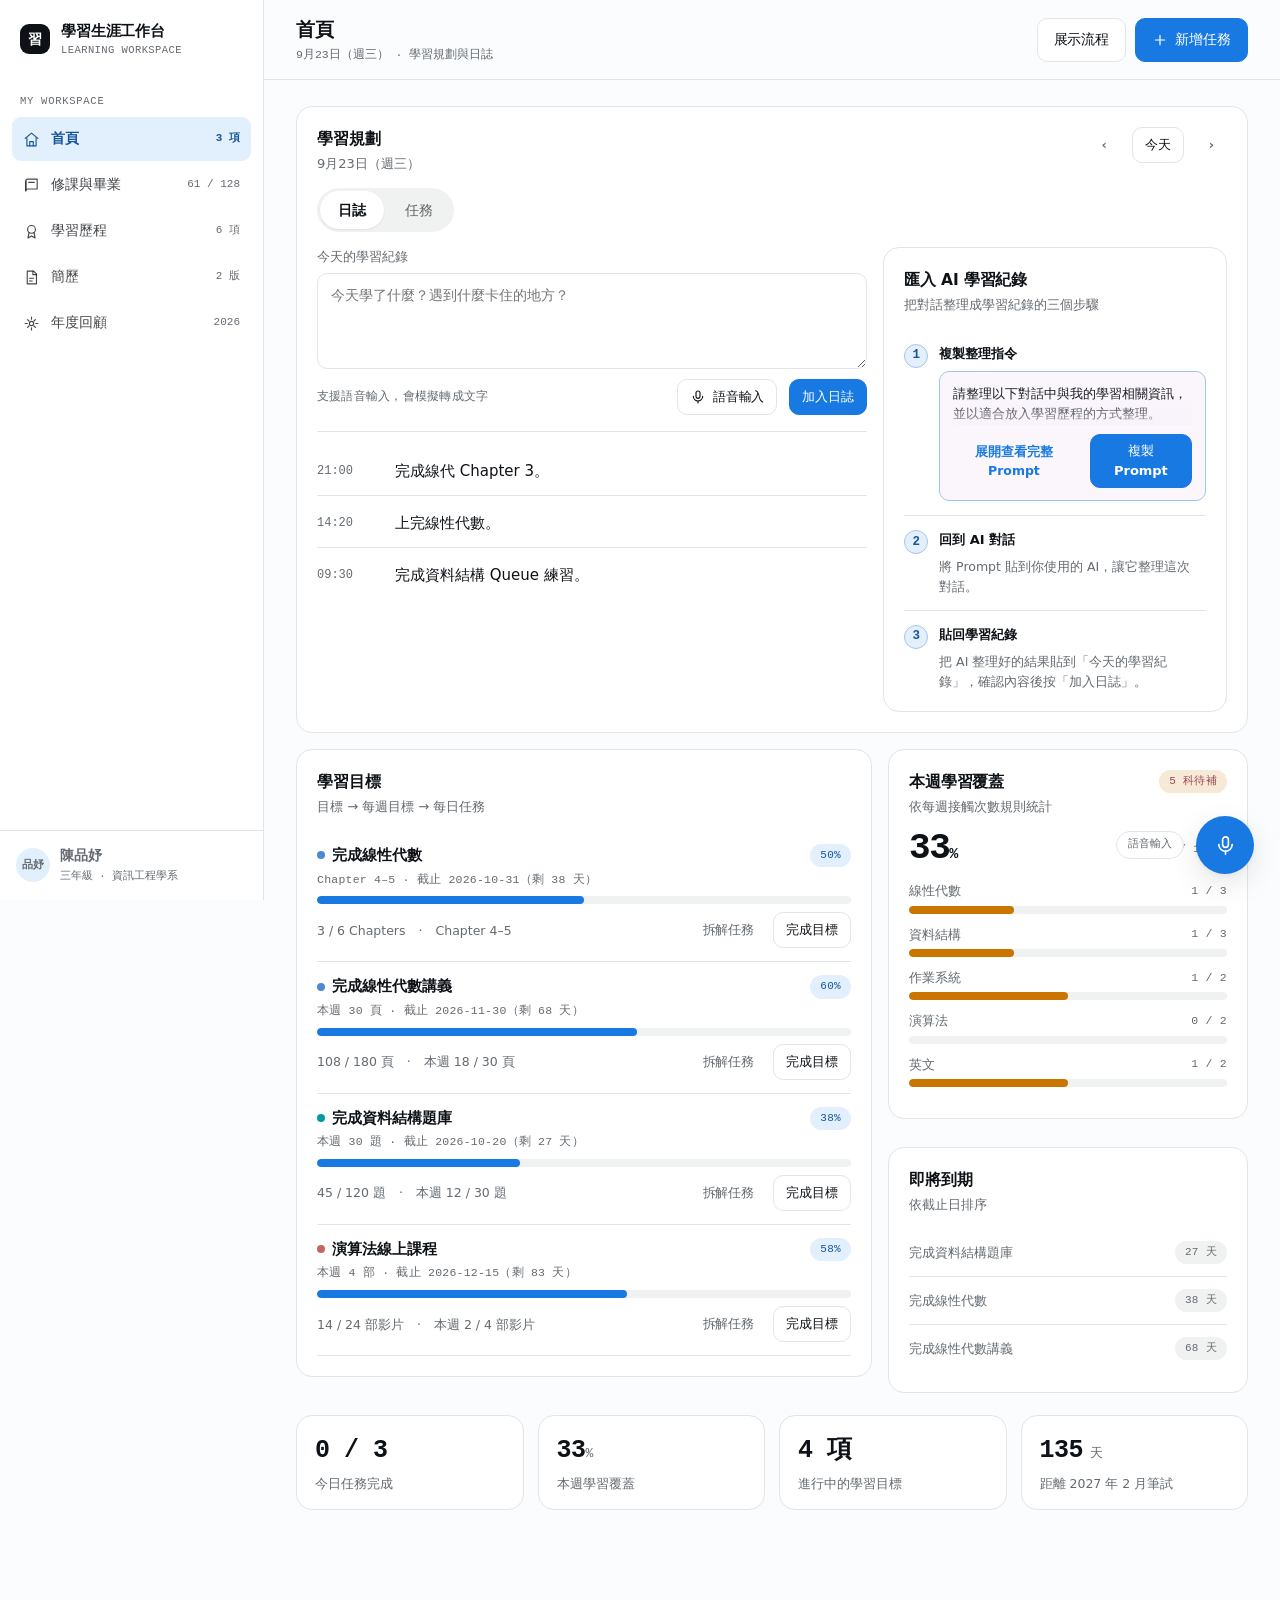
==== index.html @ 62d17b12 "'v2'" ====
<!doctype html>
<html lang="zh-TW">
<head>
<meta charset="utf-8">
<meta name="viewport" content="width=device-width, initial-scale=1">
<title>首頁 · 學習生涯工作台</title>
<link rel="stylesheet" href="assets/theme.css">
<style>
  .ai-prompt{ border: 1px solid color-mix(in oklch, var(--accent) 32%, var(--border)); background: color-mix(in oklch, var(--accent-soft) 42%, var(--surface)); border-radius: var(--radius); padding: 12px 13px; }
  .ai-step{ display: flex; gap: 11px; padding: 14px 0; border-bottom: 1px solid var(--border); }
  .ai-step:first-child{ padding-top: 2px; }
  .ai-step:last-child{ border-bottom: 0; padding-bottom: 0; }
  .ai-step-n{ flex: 0 0 24px; width: 24px; height: 24px; border-radius: 50%; display: grid; place-items: center; font-family: var(--font-mono); font-size: 12.5px; font-weight: 600; background: var(--accent-soft); color: color-mix(in oklch, var(--accent) 68%, var(--fg)); border: 1px solid color-mix(in oklch, var(--accent) 32%, var(--border)); }
  .ai-step-body{ flex: 1 1 auto; min-width: 0; }
  .ai-step-title{ font-size: 13px; font-weight: 650; margin-bottom: 7px; }
  .ai-prompt-wrap{ position: relative; }
  .ai-prompt-text{ margin: 0; font-size: 12.5px; line-height: 1.62; white-space: pre-wrap; color: color-mix(in oklch, var(--fg) 86%, var(--muted)); max-height: 3.3em; overflow: hidden; transition: max-height .32s ease; }
  .ai-prompt[data-expanded="true"] .ai-prompt-text{ max-height: 640px; }
  .ai-prompt-wrap::after{ content: ''; position: absolute; left: 0; right: 0; bottom: 0; height: 28px; pointer-events: none; opacity: 1; transition: opacity .32s ease; background: linear-gradient(to bottom, transparent, color-mix(in oklch, var(--accent-soft) 42%, var(--surface))); }
  .ai-prompt[data-expanded="true"] .ai-prompt-wrap::after{ opacity: 0; }
  .ai-prompt-actions{ display: flex; align-items: center; justify-content: space-between; gap: 10px; margin-top: 9px; }
  .ai-prompt-more{ display: inline-flex; align-items: center; gap: 5px; padding: 0; border: 0; background: none; color: var(--accent); font: inherit; font-size: 12.5px; font-weight: 600; cursor: pointer; }
  .ai-prompt[data-expanded="true"] .ai-prompt-more{ display: none; }
  .ai-prompt-more .chev{ display: inline-flex; transition: transform .32s ease; }
  .ai-prompt-collapse{ display: none; align-items: center; gap: 4px; padding: 0; border: 0; background: none; color: var(--muted); font: inherit; font-size: 12.5px; font-weight: 600; cursor: pointer; }
  .ai-prompt[data-expanded="true"] .ai-prompt-collapse{ display: inline-flex; }
  .ai-prompt-collapse:hover{ color: var(--fg); }
  .btn.is-copied{ background: var(--ok); border-color: var(--ok); color: oklch(100% 0 0); }
</style>
</head>
<body data-page="home">
<div class="app">
  <aside class="sidebar" id="sidebar"></aside>
  <div class="main">
    <header class="appbar" id="appbar"></header>
    <main class="content" id="content"></main>
  </div>
</div>
<div class="toast-root" id="toastRoot"></div>
<div id="modalRoot"></div>
<div id="voiceRoot"></div>

<script src="assets/mock-data.js"></script>
<script src="assets/app.js"></script>
<script>
(function () {
  var db = OD.db;
  var ICO = {
    check: '<svg class="ico" viewBox="0 0 24 24" fill="none" stroke="currentColor" stroke-width="2.4" stroke-linecap="round" stroke-linejoin="round"><path d="M4 12.5 9 17.5 20 6.5"/></svg>',
    plus: '<svg class="ico" viewBox="0 0 24 24" fill="none" stroke="currentColor" stroke-width="1.8" stroke-linecap="round"><path d="M12 5v14M5 12h14"/></svg>',
    mic: '<svg class="ico" viewBox="0 0 24 24" fill="none" stroke="currentColor" stroke-width="1.7" stroke-linecap="round" stroke-linejoin="round"><rect x="9" y="3" width="6" height="11" rx="3"/><path d="M5 11a7 7 0 0 0 14 0"/><path d="M12 18v3"/></svg>',
    cal: '<svg class="ico" viewBox="0 0 24 24" fill="none" stroke="currentColor" stroke-width="1.7" stroke-linecap="round" stroke-linejoin="round"><rect x="3.5" y="5" width="17" height="16" rx="2.5"/><path d="M3.5 10h17M8 3v4M16 3v4"/></svg>',
    shield: '<svg class="ico" viewBox="0 0 24 24" fill="none" stroke="currentColor" stroke-width="1.7" stroke-linecap="round" stroke-linejoin="round"><path d="M12 3.5 19 6v6c0 4.2-3 7.4-7 8.5-4-1.1-7-4.3-7-8.5V6z"/><path d="m8.8 12 2.2 2.2 4.2-4.4"/></svg>',
    chev: '<svg class="ico" viewBox="0 0 24 24" fill="none" stroke="currentColor" stroke-width="1.8" stroke-linecap="round" stroke-linejoin="round"><path d="m6 9 6 6 6-6"/></svg>',
    doc: '<svg class="ico" viewBox="0 0 24 24" fill="none" stroke="currentColor" stroke-width="1.7" stroke-linecap="round" stroke-linejoin="round"><path d="M14 3H7a2 2 0 0 0-2 2v14a2 2 0 0 0 2 2h10a2 2 0 0 0 2-2V8z"/><path d="M14 3v5h5"/></svg>'
  };
  var KINDS = ['理解', '練習', '複習', '回想', '測驗'];
  var AI_PROMPT = [
    '請整理以下對話中與我的學習相關資訊，並以適合放入學習歷程的方式整理。',
    '',
    '請包含：',
    '・本次學習內容',
    '・已完成的事項',
    '・遇到的問題或困難',
    '・尚未完成／需要後續處理的事項',
    '・可以形成的學習成果',
    '',
    '請只整理對話中實際提到的資訊，不要自行推測。',
    '',
    '【對話內容】',
    '（在這裡貼上你的對話內容）'
  ].join('\n');

  var d0 = OD.parseISO(OD.today);
  var st = {
    view: 'journal', selected: OD.today, calY: d0.getFullYear(), calM: d0.getMonth(),
    nt: { mode: 'time', timeMode: 'slot', slot: null, title: '', date: null, sidName: '', start: '19:00', end: '20:30' },
    sch: { id: null, date: null, slot: null }
  };

  function dot(h) { return 'oklch(62% 0.13 ' + h + ')'; }
  function card(title, sub, body, actions) {
    return '<section class="card" data-od-id="' + OD.slug(title) + '"><div class="card-head"><div><div class="card-title">' + title + '</div>' +
      (sub ? '<div class="card-sub">' + sub + '</div>' : '') + '</div>' + (actions || '') + '</div>' + body + '</section>';
  }
  function daysLeft(iso) { return Math.round((OD.parseISO(iso) - OD.parseISO(OD.today)) / 86400000); }
  function hm(min) { return ('0' + Math.floor(min / 60)).slice(-2) + ':' + ('0' + min % 60).slice(-2); }

  /* ── 空檔計算：排除本學期課表與已排任務 ─────────────────── */
  function freeSlots(iso) {
    var day = OD.dow(iso), busy = [];
    OD.timetableFor().filter(function (t) { return t.day === day; }).forEach(function (t) { busy.push({ s: OD.toMin(t.start), e: OD.toMin(t.end) }); });
    db.tasks.filter(function (t) { return t.date === iso && t.start; }).forEach(function (t) { busy.push({ s: OD.toMin(t.start), e: OD.toMin(t.end) }); });
    busy.sort(function (a, b) { return a.s - b.s; });
    var spans = [], cur = 8 * 60, end = 22 * 60;
    busy.forEach(function (b) { if (b.s - cur >= 60) spans.push([cur, b.s]); if (b.e > cur) cur = b.e; });
    if (end - cur >= 60) spans.push([cur, end]);
    var out = [];
    spans.forEach(function (sp) { for (var t = sp[0]; t + 60 <= sp[1]; t += 60) out.push({ start: t, end: t + 60 }); });
    return out;
  }
  function classesOn(iso) { return OD.timetableFor().filter(function (t) { return t.day === OD.dow(iso); }); }

  /* ── Appbar ─────────────────────────────────────────────── */
  OD.appbar({
    title: '首頁',
    sub: OD.fmtDate(OD.today) + ' · 學習規劃與日誌',
    actions: '<button class="btn btn-secondary" data-action="demo-flow">展示流程</button>' +
             '<button class="btn btn-primary" data-action="new-task">' + ICO.plus + '新增任務</button>'
  });

  /* ── 主要渲染 ───────────────────────────────────────────── */
  function render() { OD.$('#content').innerHTML = planningCard() + lowerGrid() + kpis(); }

  function lowerGrid() {
    return '<div class="split" style="margin-top:16px">' + goalsCard() +
      '<div class="stack">' + coverageCard() + upcomingCard() + '</div></div>';
  }

  function kpis() {
    var today = OD.tasksOn(OD.today), done = today.filter(function (t) { return t.done; }).length;
    var cov = OD.coverage();
    return '<div class="grid-4" style="margin-top:22px">' +
      kpi(done + ' / ' + today.length, '今日任務完成') +
      kpi(cov.pct + '<small>%</small>', '本週學習覆蓋') +
      kpi(db.goals.filter(function (g) { return g.current < g.total; }).length + ' 項', '進行中的學習目標') +
      kpi(db.student.days + '<small> 天</small>', '距離 ' + db.student.targetLabel) + '</div>';
  }
  function kpi(v, k) { return '<div class="kpi-card"><div class="v num">' + v + '</div><div class="k">' + k + '</div></div>'; }

  /* 學習規劃：任務 / 日誌 seg + 選定日期，日曆就在同一張卡內 */
  function planningCard() {
    var head =
      '<div class="card-head"><div><div class="card-title">學習規劃</div><div class="card-sub">' + OD.fmtDate(st.selected) + '</div></div>' +
        '<div class="row"><button class="btn btn-sm btn-ghost" data-action="date-prev" aria-label="前一天">‹</button>' +
        '<button class="btn btn-sm btn-secondary" data-action="date-today">今天</button>' +
        '<button class="btn btn-sm btn-ghost" data-action="date-next" aria-label="後一天">›</button></div></div>';
    var seg =
      '<div class="seg" style="margin-bottom:15px">' +
        '<button data-action="seg" data-view="journal"' + (st.view === 'journal' ? ' class="is-active"' : '') + '>日誌</button>' +
        '<button data-action="seg" data-view="tasks"' + (st.view === 'tasks' ? ' class="is-active"' : '') + '>任務</button>' +
      '</div>';
    var body = st.view === 'tasks'
      ? calendarInner() + '<hr class="rule" style="margin:18px 0">' + tasksView()
      : journalView();
    return '<section class="card" data-od-id="home-planning">' + head + seg + body + '</section>';
  }

  function tasksView() {
    var list = OD.tasksOn(st.selected);
    if (!list.length) return '<div class="empty">這天還沒有任務。<br><button class="btn btn-sm btn-primary" data-action="new-task" style="margin-top:12px">新增任務</button></div>';
    var done = list.filter(function (t) { return t.done; }).length;
    return '<div class="row-between" style="margin-bottom:6px"><span class="meta">' + done + ' / ' + list.length + ' 完成</span>' +
      '<button class="btn btn-sm btn-secondary" data-action="new-task">' + ICO.plus + '新增</button></div>' +
      '<div class="task-list">' + list.map(taskRow).join('') + '</div>';
  }

  function taskRow(t) {
    var s = OD.subject(t.sid), hue = s ? s.hue : 250;
    return '<div class="task' + (t.done ? ' is-done' : '') + '">' +
      '<button class="check" data-action="task-toggle" data-id="' + t.id + '" aria-pressed="' + t.done + '" aria-label="標記完成">' + ICO.check + '</button>' +
      '<div class="task-time">' + (t.start || '') + (t.end ? '<br>' + t.end : '') + '</div>' +
      '<div class="task-body"><div class="task-title">' + OD.esc(t.title) + '</div>' +
        '<div class="task-meta"><span class="subject-dot" style="background:' + dot(hue) + '"></span>' +
          '<span class="mini">' + OD.esc(s ? s.name : '') + '</span>' +
          '<span class="tag tag-plain">' + OD.esc(t.kind) + '</span>' +
          '<span class="pill pill-muted">' + t.minutes + ' 分</span>' +
          (t.goalId ? '<span class="pill">目標任務</span>' : '') + '</div>' +
        '<div class="task-actions"><button class="btn btn-sm btn-ghost" data-action="task-schedule" data-id="' + t.id + '">安排時程</button>' +
          '<button class="btn btn-sm btn-ghost" data-action="task-del" data-id="' + t.id + '">刪除</button></div></div></div>';
  }

  function journalView() {
    var list = db.journals.filter(function (j) { return j.date === st.selected; })
      .sort(function (a, b) { return String(b.time).localeCompare(String(a.time)); });
    var body = list.length
      ? '<div class="tl">' + list.map(function (j) {
          return '<div class="tl-item"><div class="tl-time">' + j.time + '</div><div class="tl-body"><div>' + OD.esc(j.text) + '</div></div></div>';
        }).join('') + '</div>'
      : '<div class="empty">這天還沒有日誌，寫一筆今天的學習紀錄吧。</div>';
    var main = '<div class="field"><label>今天的學習紀錄</label>' +
        '<textarea class="textarea" id="jText" placeholder="今天學了什麼？遇到什麼卡住的地方？"></textarea></div>' +
      '<div class="row-between" style="margin-top:10px"><span class="meta">支援語音輸入，會模擬轉成文字</span>' +
        '<div class="row"><button class="btn btn-sm btn-secondary" data-action="mic" data-target="#jText">' + ICO.mic + '語音輸入</button>' +
        '<button class="btn btn-sm btn-primary" data-action="journal-add">加入日誌</button></div></div>' +
      '<hr class="rule" style="margin:16px 0">' + body;
    return '<div class="split"><div>' + main + '</div>' + aiJournalCard() + '</div>';
  }

  /* 匯入 AI 學習紀錄：複製整理指令 → 回到 AI 對話 → 貼回學習紀錄 */
  function aiJournalCard() {
    var body =
      '<div class="ai-step">' +
        '<div class="ai-step-n">1</div>' +
        '<div class="ai-step-body"><div class="ai-step-title">複製整理指令</div>' +
          '<div class="ai-prompt" id="aiPrompt" data-expanded="false">' +
            '<div class="ai-prompt-wrap"><p class="ai-prompt-text">' + OD.esc(AI_PROMPT) + '</p></div>' +
            '<div class="ai-prompt-actions">' +
              '<button class="ai-prompt-more" type="button" data-action="prompt-expand">展開查看完整 Prompt<span class="chev">' + ICO.chev + '</span></button>' +
              '<button class="ai-prompt-collapse" type="button" data-action="prompt-collapse">收合 ↑</button>' +
              '<button class="btn btn-sm btn-primary" type="button" data-action="copy-prompt">複製 Prompt</button>' +
            '</div>' +
          '</div>' +
        '</div>' +
      '</div>' +
      '<div class="ai-step">' +
        '<div class="ai-step-n">2</div>' +
        '<div class="ai-step-body"><div class="ai-step-title">回到 AI 對話</div>' +
          '<p class="mini" style="margin:0">將 Prompt 貼到你使用的 AI，讓它整理這次對話。</p>' +
        '</div>' +
      '</div>' +
      '<div class="ai-step">' +
        '<div class="ai-step-n">3</div>' +
        '<div class="ai-step-body"><div class="ai-step-title">貼回學習紀錄</div>' +
          '<p class="mini" style="margin:0">把 AI 整理好的結果貼到「今天的學習紀錄」，確認內容後按「加入日誌」。</p>' +
        '</div>' +
      '</div>';
    return card('匯入 AI 學習紀錄', '把對話整理成學習紀錄的三個步驟', body);
  }

  /* 學習目標 */
  function goalsCard() {
    if (!db.goals.length) return card('學習目標', '把大目標拆成每日任務', '<div class="empty">尚無學習目標。</div>');
    return card('學習目標', '目標 → 每週目標 → 每日任務', db.goals.map(goalRow).join(''));
  }
  function goalRow(g) {
    var s = OD.subject(g.sid), pct = Math.min(100, Math.round(g.current / g.total * 100));
    var week = (g.weekTarget != null) ? '本週 ' + g.weekDone + ' / ' + g.weekTarget + ' ' + g.unit : g.weekLabel;
    var d = daysLeft(g.deadline);
    return '<div style="padding:13px 0;border-bottom:1px solid var(--border)">' +
      '<div class="row-between" style="align-items:flex-start"><div class="grow">' +
        '<div class="row" style="gap:7px"><span class="subject-dot" style="background:' + dot(s ? s.hue : 250) + '"></span>' +
        '<b style="font-size:14.5px">' + OD.esc(g.title) + '</b></div>' +
        '<div class="meta" style="margin:4px 0 8px">' + OD.esc(g.weekLabel) + ' · 截止 ' + g.deadline + '（' + (d >= 0 ? '剩 ' + d + ' 天' : '已逾期') + '）</div>' +
      '</div><span class="pill">' + pct + '%</span></div>' +
      '<div class="bar"><i style="width:' + pct + '%"></i></div>' +
      '<div class="row-between" style="margin-top:8px"><span class="mini">' + g.current + ' / ' + g.total + ' ' + g.unit + '　·　' + week + '</span>' +
        '<span class="row" style="gap:6px"><button class="btn btn-sm btn-ghost" data-action="goal-plan" data-id="' + g.id + '">拆解任務</button>' +
        '<button class="btn btn-sm btn-secondary" data-action="goal-progress" data-id="' + g.id + '">完成目標</button></span></div></div>';
  }

  /* 月曆（置於學習規劃卡內） */
  function calendarInner() {
    var y = st.calY, m0 = st.calM;
    var first = new Date(y, m0, 1), lead = (first.getDay() + 6) % 7;
    var days = new Date(y, m0 + 1, 0).getDate();
    var cells = [];
    for (var i = 0; i < lead; i++) cells.push(null);
    for (var d = 1; d <= days; d++) cells.push(d);
    while (cells.length % 7) cells.push(null);
    var labels = ['一', '二', '三', '四', '五', '六', '日'];
    var grid = cells.map(function (d) {
      if (!d) return '<div class="cal-cell is-out" aria-hidden="true"></div>';
      var iso = y + '-' + ('0' + (m0 + 1)).slice(-2) + '-' + ('0' + d).slice(-2);
      var ts = OD.tasksOn(iso);
      var dots = ts.slice(0, 3).map(function (t) { return '<i style="background:' + dot(OD.subjectHue(t.sid)) + '"></i>'; }).join('');
      var cls = 'cal-cell' + (iso === OD.today ? ' is-today' : '') + (iso === st.selected ? ' is-selected' : '');
      return '<button class="' + cls + '" data-action="cal-pick" data-date="' + iso + '">' +
        '<span class="cal-num">' + d + '</span><span class="cal-dots">' + dots + '</span>' +
        (ts.length ? '<span class="cal-count">' + ts.length + ' 項</span>' : '') + '</button>';
    }).join('');
    var head = '<div class="cal-head"><div class="cal-title">' + y + ' 年 ' + (m0 + 1) + ' 月</div>' +
      '<div class="row"><button class="btn btn-sm btn-ghost" data-action="cal-prev" aria-label="上個月">‹</button>' +
      '<button class="btn btn-sm btn-ghost" data-action="cal-next" aria-label="下個月">›</button></div></div>';
    return '<div class="cal-top" data-od-id="home-calendar">' + head +
      '<div class="cal"><div class="cal-dow">' + labels.map(function (l) { return '<span>' + l + '</span>'; }).join('') + '</div>' +
      '<div class="cal-grid">' + grid + '</div></div>' +
      '<div class="meta" style="margin-top:10px">點選日期會切換到任務檢視，查看並安排那一天的任務。</div></div>';
  }

  /* 本週學習覆蓋 */
  function coverageCard() {
    var cov = OD.coverage();
    var rows = cov.rows.map(function (r) {
      var pct = r.target ? Math.min(100, Math.round(r.done / r.target * 100)) : 0;
      return '<div style="margin-bottom:11px"><div class="row-between" style="margin-bottom:5px">' +
        '<span class="mini">' + OD.esc(r.name) + '</span>' +
        '<span class="meta">' + r.done + ' / ' + r.target + '</span></div>' +
        '<div class="bar' + (r.short ? ' warn' : ' ok') + '"><i style="width:' + pct + '%"></i></div></div>';
    }).join('');
    return card('本週學習覆蓋', '依每週接觸次數規則統計',
      '<div class="row-between" style="margin-bottom:14px"><span class="big-num" style="font-size:36px">' + cov.pct + '<span style="font-size:15px">%</span></span>' +
      '<span class="meta">' + cov.done + ' / ' + cov.target + ' 次</span></div>' + rows,
      cov.unmet.length ? '<span class="pill pill-warn">' + cov.unmet.length + ' 科待補</span>' : '<span class="pill pill-ok">本週達標</span>');
  }

  function upcomingCard() {
    var list = db.goals.slice().sort(function (a, b) { return a.deadline.localeCompare(b.deadline); }).slice(0, 3);
    var body = list.map(function (g) {
      var d = daysLeft(g.deadline);
      return '<div class="lrow"><span class="grow mini">' + OD.esc(g.title) + '</span>' +
        '<span class="' + (d <= 14 ? 'pill pill-warn' : 'pill pill-muted') + '">' + (d >= 0 ? d + ' 天' : '逾期') + '</span></div>';
    }).join('');
    return card('即將到期', '依截止日排序', body);
  }

  /* ── 互動 ───────────────────────────────────────────────── */
  OD.on('seg', function (el) { st.view = el.getAttribute('data-view'); render(); });
  OD.on('cal-pick', function (el) {
    st.selected = el.getAttribute('data-date');
    st.view = 'tasks';
    var dt = OD.parseISO(st.selected); st.calY = dt.getFullYear(); st.calM = dt.getMonth();
    render();
  });
  OD.on('cal-prev', function () { st.calM--; if (st.calM < 0) { st.calM = 11; st.calY--; } render(); });
  OD.on('cal-next', function () { st.calM++; if (st.calM > 11) { st.calM = 0; st.calY++; } render(); });
  OD.on('date-prev', function () { shift(-1); });
  OD.on('date-next', function () { shift(1); });
  OD.on('date-today', function () { st.selected = OD.today; render(); });
  function shift(n) {
    var d = OD.parseISO(st.selected); d.setDate(d.getDate() + n); st.selected = OD.iso(d);
    st.calY = d.getFullYear(); st.calM = d.getMonth(); render();
  }
  OD.on('task-toggle', function (el) {
    var t = db.tasks.filter(function (x) { return x.id === el.getAttribute('data-id'); })[0];
    if (!t) return; t.done = !t.done; OD.save(); render();
    OD.toast(t.done ? '已完成：' + t.title : '已取消完成');
  });
  OD.on('task-del', function (el) {
    var id = el.getAttribute('data-id');
    db.tasks = db.tasks.filter(function (x) { return x.id !== id; }); OD.save(); render(); OD.toast('已刪除任務');
  });
  OD.on('journal-add', function () {
    var v = (OD.$('#jText') || {}).value || '';
    if (!v.trim()) { OD.toast('請先輸入內容'); return; }
    OD.addJournal(v.trim(), st.selected); render(); OD.toast('已加入日誌');
  });
  OD.on('prompt-expand', function () {
    var p = OD.$('#aiPrompt'); if (p) p.setAttribute('data-expanded', 'true');
  });
  OD.on('prompt-collapse', function () {
    var p = OD.$('#aiPrompt'); if (p) p.setAttribute('data-expanded', 'false');
  });
  OD.on('copy-prompt', function (el) {
    var reset = function () {
      if (!el) return;
      el.textContent = '已複製 ✓'; el.classList.add('is-copied');
      setTimeout(function () { el.textContent = '複製 Prompt'; el.classList.remove('is-copied'); }, 1800);
    };
    var fallback = function () {
      var ta = document.createElement('textarea');
      ta.value = AI_PROMPT; ta.setAttribute('readonly', '');
      ta.style.position = 'fixed'; ta.style.top = '-1000px'; ta.style.opacity = '0';
      document.body.appendChild(ta); ta.select();
      var ok = false;
      try { ok = document.execCommand('copy'); } catch (e) { ok = false; }
      document.body.removeChild(ta);
      if (ok) { reset(); }
      else if (el) { el.textContent = '請手動選取複製'; setTimeout(function () { el.textContent = '複製 Prompt'; }, 1800); }
    };
    if (navigator.clipboard && navigator.clipboard.writeText) {
      navigator.clipboard.writeText(AI_PROMPT).then(reset, fallback);
    } else { fallback(); }
  });

  /* 新增任務 / 目標 */
  function resetNT() {
    st.nt.mode = 'time'; st.nt.timeMode = 'slot'; st.nt.slot = null; st.nt.title = '';
    st.nt.date = null; st.nt.sidName = ''; st.nt.start = '19:00'; st.nt.end = '20:30';
  }
  OD.on('new-task', function () { resetNT(); openNT(); });
  OD.on('nt-mode', function (el) {
    captureNT();
    st.nt.mode = el.getAttribute('data-mode');
    refreshNT();
  });
  OD.on('nt-timemode', function (el) { captureNT(); st.nt.timeMode = el.getAttribute('data-tm'); refreshNT(); });
  OD.on('nt-start', function (el) { st.nt.start = el.value; refreshNT(); });
  OD.on('nt-end', function (el) { st.nt.end = el.value; refreshNT(); });
  OD.on('nt-date', function (el) { st.nt.date = el.value; st.nt.slot = null; refreshNT(); });
  OD.on('nt-slot', function (el) { st.nt.slot = +el.getAttribute('data-s'); refreshNT(); });

  /* 科目選擇器互動 */
  OD.on('subj-menu', function (el) {
    var field = el.closest('.subj-field'); if (!field) return;
    var menu = field.querySelector('.subj-menu'); if (!menu) return;
    menu.hidden = !menu.hidden;
    var inp = field.querySelector('.subj-input');
    if (!menu.hidden) { menu.innerHTML = subjMenu(inp ? inp.value : ''); if (inp) inp.focus(); }
  });
  OD.on('subj-filter', function (el) {
    var field = el.closest('.subj-field'); if (!field) return;
    var menu = field.querySelector('.subj-menu'); if (!menu) return;
    menu.hidden = false; menu.innerHTML = subjMenu(el.value);
  });
  OD.on('subj-pick', function (el) {
    var field = el.closest('.subj-field'); if (!field) return;
    var inp = field.querySelector('.subj-input'); if (inp) inp.value = el.getAttribute('data-name');
    var menu = field.querySelector('.subj-menu'); if (menu) menu.hidden = true;
    if (inp) inp.focus();
  });
  OD.on('subj-del', function (el) {
    OD.removeSubject(el.getAttribute('data-id'));
    var field = el.closest('.subj-field');
    if (field) {
      var menu = field.querySelector('.subj-menu');
      var inp = field.querySelector('.subj-input');
      if (menu) menu.innerHTML = subjMenu(inp ? inp.value : '');
    }
    OD.toast('已刪除科目');
  });
  OD.on('nt-save', function () {
    if (st.nt.mode === 'time') {
      var title = ((OD.$('#ntTitle') || {}).value || '').trim();
      if (!title) { OD.toast('請輸入任務名稱'); return; }
      var date = (OD.$('#ntDate') || {}).value || st.selected;
      var start = '', end = '', msg = '已新增任務';
      if (st.nt.timeMode === 'manual') {
        start = (OD.$('#ntStart') || {}).value || '';
        end = (OD.$('#ntEnd') || {}).value || '';
        if (start && end && OD.toMin(end) <= OD.toMin(start)) { OD.toast('結束時間需晚於開始時間'); return; }
        if (start && end && timeOverlap(date, start, end).length) msg = '已建立，但與課表時段重疊，請自行確認';
      } else {
        var slot = st.nt.slot;
        if (slot != null) { start = hm(slot); end = hm(slot + 60); msg = '已新增任務，並避開課表時段'; }
      }
      db.tasks.push({
        id: OD.uid('k'), date: date, start: start, end: end,
        sid: OD.ensureSubject((OD.$('#ntSid') || {}).value), title: title,
        kind: OD.$('#ntKind').value, minutes: +OD.$('#ntMin').value, done: false, type: 'time'
      });
      OD.save(); OD.closeModal(); render(); OD.toast(msg);
    } else {
      var gt = (OD.$('#ngTitle') || {}).value || '';
      if (!gt.trim()) { OD.toast('請輸入目標名稱'); return; }
      var mt = db.measureTypes.filter(function (m) { return m.value === OD.$('#ngMeasure').value; })[0];
      var g = {
        id: OD.uid('g'), title: gt.trim(), sid: OD.ensureSubject((OD.$('#ngSid') || {}).value), measure: mt.value, unit: mt.unit,
        total: Math.max(1, +OD.$('#ngTotal').value || 1), current: 0,
        weekLabel: '本週 ' + (+OD.$('#ngWeek').value || 1) + ' ' + mt.unit,
        weekTarget: Math.max(1, +OD.$('#ngWeek').value || 1), weekDone: 0,
        deadline: OD.$('#ngDeadline').value || OD.today, createdAt: OD.today, plan: []
      };
      db.goals.push(g); OD.save(); OD.closeModal(); render(); OD.toast('已建立學習目標');
      openPlan(g.id);
    }
  });

  function openNT() {
    OD.modal({
      title: '新增任務', sub: '先選擇要用哪種方式完成', wide: true,
      body: ntBody(), foot: ntFoot()
    });
  }
  function refreshNT() { var m = OD.$('.modal'); if (!m) return; OD.$('.modal-body', m).innerHTML = ntBody(); OD.$('.modal-foot', m).innerHTML = ntFoot(); }

  function ntBody() {
    var mode = st.nt.mode;
    var opts = '<div class="opt-list">' +
      ntOpt('time', '安排時程', '指定日期與時段，直接排入行事曆。', mode === 'time') +
      ntOpt('goal', '完成目標', '設定可衡量的學習目標，系統協助拆解成每日任務。', mode === 'goal') + '</div>';
    return opts + '<hr class="rule">' + (mode === 'time' ? ntTimeForm() : ntGoalForm());
  }
  function ntOpt(v, k, d, active) {
    return '<button class="opt' + (active ? ' is-active' : '') + '" data-action="nt-mode" data-mode="' + v + '">' +
      '<span class="opt-mark"></span><span><span class="opt-k">' + k + '</span><div class="opt-d">' + d + '</div></span></button>';
  }
  /* 科目選擇：可輸入新科目，也可從既有清單挑選或刪除 */
  function subjMenu(q) {
    q = (q || '').trim();
    var list = db.subjects.filter(function (s) { return !q || s.name.indexOf(q) > -1; });
    var html = list.map(function (s) {
      return '<div class="subj-option"><button type="button" class="subj-pick" data-action="subj-pick" data-name="' + OD.esc(s.name) + '">' +
        '<span class="subject-dot" style="background:' + dot(s.hue) + '"></span>' + OD.esc(s.name) + '</button>' +
        '<button type="button" class="subj-del" data-action="subj-del" data-id="' + s.id + '" aria-label="刪除科目">×</button></div>';
    }).join('');
    var exact = q && db.subjects.some(function (s) { return s.name === q; });
    if (q && !exact) {
      html = '<div class="subj-option is-new"><button type="button" class="subj-pick" data-action="subj-pick" data-name="' + OD.esc(q) + '">' +
        ICO.plus + '新增科目「' + OD.esc(q) + '」</button></div>' + html;
    }
    return html || '<div class="subj-empty">沒有符合的科目，直接輸入即可新增。</div>';
  }
  function subjField(id, value) {
    return '<div class="field"><label>科目</label><div class="subj-field">' +
      '<div class="subj-row">' +
        '<input class="input subj-input" id="' + id + '" value="' + OD.esc(value || '') + '" placeholder="輸入或選擇科目" autocomplete="off" data-input="subj-filter">' +
        '<button type="button" class="subj-toggle" data-action="subj-menu" aria-label="展開科目清單">' + ICO.chev + '</button>' +
      '</div>' +
      '<div class="subj-menu" hidden>' + subjMenu(value) + '</div>' +
    '</div></div>';
  }

  /* 手動時間 vs 課表衝突（僅提醒，不阻擋） */
  function timeOverlap(date, start, end) {
    if (!start || !end || OD.toMin(end) <= OD.toMin(start)) return [];
    var day = OD.dow(date), s = OD.toMin(start), e = OD.toMin(end);
    return OD.timetableFor().filter(function (c) {
      return c.day === day && s < OD.toMin(c.end) && e > OD.toMin(c.start);
    });
  }
  function timeSection(date) {
    var manual = st.nt.timeMode === 'manual';
    var seg = '<div class="seg" style="margin-bottom:12px">' +
      '<button data-action="nt-timemode" data-tm="slot"' + (!manual ? ' class="is-active"' : '') + '>避開課表的空檔</button>' +
      '<button data-action="nt-timemode" data-tm="manual"' + (manual ? ' class="is-active"' : '') + '>手動設定時間</button>' +
    '</div>';
    if (manual) {
      var s1 = st.nt.start || '19:00', e1 = st.nt.end || '20:30';
      var conflict = timeOverlap(date, s1, e1);
      return seg + '<div class="grid-2">' +
        '<div class="field"><label>開始時間</label><input type="time" class="input" id="ntStart" data-change="nt-start" value="' + s1 + '"></div>' +
        '<div class="field"><label>結束時間</label><input type="time" class="input" id="ntEnd" data-change="nt-end" value="' + e1 + '"></div>' +
        '</div>' +
        (conflict.length
          ? '<div class="avoid-note warn-note" style="margin-top:9px">' + ICO.shield + '與課表時段重疊（' + conflict.map(function (c) { return c.name; }).join('、') + '），仍可建立，請自行確認。</div>'
          : '<div class="avoid-note" style="margin-top:9px">' + ICO.shield + '這個時間沒有與課表衝突。</div>');
    }
    return seg + slotPicker(date, st.nt.slot) + avoidNote(date);
  }

  function captureNT() {
    var t = OD.$('#ntTitle'); if (t) st.nt.title = t.value;
    var d = OD.$('#ntDate'); if (d) st.nt.date = d.value;
    var s = OD.$('#ntSid'); if (s) st.nt.sidName = s.value;
  }
  function ntTimeForm() {
    var date = st.nt.date || st.selected;
    return '<div class="form-grid">' +
      '<div class="field span-2"><label>任務名稱</label><input class="input" id="ntTitle" value="' + OD.esc(st.nt.title) + '" placeholder="例如：線性代數 Chapter 4 練習"></div>' +
      subjField('ntSid', st.nt.sidName) +
      '<div class="field"><label>任務類型</label><select class="select" id="ntKind">' + KINDS.map(function (k) { return '<option>' + k + '</option>'; }).join('') + '</select></div>' +
      '<div class="field"><label>日期</label><input type="date" class="input" id="ntDate" data-change="nt-date" value="' + date + '"></div>' +
      '<div class="field"><label>預估時間</label><select class="select" id="ntMin">' + [40, 60, 90, 120].map(function (m) { return '<option' + (m === 90 ? ' selected' : '') + '>' + m + '</option>'; }).join('') + '</select></div>' +
      '<div class="field span-2"><label>安排時段</label>' + timeSection(date) + '</div>' +
      '</div>';
  }
  function slotPicker(date, sel) {
    var slots = freeSlots(date);
    if (!slots.length) return '<div class="empty" style="padding:16px">這天沒有可安排的空檔。</div>';
    return '<div class="grid-3">' + slots.map(function (s) {
      return '<button class="opt' + (sel === s.start ? ' is-active' : '') + '" data-action="nt-slot" data-s="' + s.start + '" style="padding:10px 12px">' +
        '<span class="opt-mark"></span><span class="opt-k num">' + hm(s.start) + ' – ' + hm(s.end) + '</span></button>';
    }).join('') + '</div>';
  }
  function avoidNote(date) {
    var cls = classesOn(date);
    var txt = cls.length
      ? '已避開課表時段（' + cls.map(function (c) { return c.name; }).join('、') + '）'
      : '這天沒有課表時段，全天可安排';
    return '<div class="avoid-note" style="margin-top:9px">' + ICO.shield + txt + '</div>';
  }
  function ntGoalForm() {
    return '<div class="form-grid">' +
      '<div class="field span-2"><label>目標名稱</label><input class="input" id="ngTitle" placeholder="例如：完成線性代數 Chapter 1–6"></div>' +
      subjField('ngSid', '') +
      '<div class="field"><label>衡量方式</label><select class="select" id="ngMeasure" data-change="ng-measure">' + db.measureTypes.map(function (m) { return '<option value="' + m.value + '">' + m.label + '</option>'; }).join('') + '</select></div>' +
      '<div class="field"><label>目標總量</label><input class="input" type="number" min="1" id="ngTotal" value="6"></div>' +
      '<div class="field"><label>每週目標</label><input class="input" type="number" min="1" id="ngWeek" value="2"></div>' +
      '<div class="field"><label>截止日</label><input type="date" class="input" id="ngDeadline" value="' + OD.iso(new Date(OD.parseISO(OD.today).getTime() + 56 * 86400000)) + '"></div>' +
      '<div class="field"><label>單位</label><input class="input" id="ngUnit" value="Chapters" disabled></div>' +
      '</div><div class="meta" style="margin-top:10px">建立後會依每週目標自動拆解成每日任務，並避開你的課表時段。</div>';
  }
  OD.on('ng-measure', function (el) {
    var mt = db.measureTypes.filter(function (m) { return m.value === el.value; })[0];
    var u = OD.$('#ngUnit'); if (u && mt) u.value = mt.unit;
  });
  function ntFoot() {
    return '<button class="btn btn-secondary" data-action="modal-close">取消</button>' +
      '<button class="btn btn-primary" data-action="nt-save">' + (st.nt.mode === 'time' ? '建立任務' : '建立目標並拆解') + '</button>';
  }

  /* 拆解目標 → 每日任務 */
  OD.on('goal-plan', function (el) { openPlan(el.getAttribute('data-id')); });
  function genPlan(g) {
    var weeks = Math.max(1, Math.ceil(Math.max(7, daysLeft(g.deadline)) / 7));
    var remaining = Math.max(1, g.total - g.current);
    var perWeek = Math.max(1, Math.ceil(remaining / weeks));
    var base = OD.weekStart(OD.today), items = [], left = remaining;
    for (var i = 0; i < Math.min(weeks, 8) && left > 0; i++) {
      [0, 2, 5].forEach(function (off) {
        if (left <= 0) return;
        var d = OD.parseISO(base); d.setDate(d.getDate() + i * 7 + off);
        var amt = Math.min(perWeek, left); left -= amt;
        items.push({ date: OD.iso(d), amount: amt, kind: off === 2 ? '練習' : '理解' });
      });
    }
    return { weeks: weeks, perWeek: perWeek, items: items };
  }
  function openPlan(id) {
    var g = OD.goal(id); if (!g) return;
    var plan = genPlan(g);
    var body = '<div class="row-between"><div><div class="card-title">' + OD.esc(g.title) + '</div>' +
        '<div class="card-sub">每週目標 ' + plan.perWeek + ' ' + g.unit + '，共 ' + plan.weeks + ' 週</div></div>' +
        '<span class="pill">' + (g.total - g.current) + ' ' + g.unit + ' 待完成</span></div>' +
      '<div class="tl">' + plan.items.map(function (it) {
        var cls = classesOn(it.date);
        return '<div class="tl-item"><div class="tl-time">' + OD.fmtDateShort(it.date) + '</div>' +
          '<div class="tl-body"><div class="row-between"><b>' + OD.esc(it.kind) + '　' + it.amount + ' ' + g.unit + '</b>' +
          (cls.length ? '<span class="tag">' + cls.length + ' 節課</span>' : '<span class="tag tag-ok">無課</span>') + '</div>' +
          '<div class="meta">' + OD.fmtDate(it.date) + '</div></div></div>';
      }).join('') + '</div>' +
      '<div class="avoid-note">' + ICO.shield + '產生的任務會自動避開課表時段。</div>';
    OD.modal({
      title: '拆解為每日任務', sub: '目標 → 每週目標 → 每日任務', wide: true, body: body,
      foot: '<button class="btn btn-secondary" data-action="modal-close">稍後再說</button>' +
            '<button class="btn btn-primary" data-action="plan-confirm" data-id="' + id + '">建立 ' + plan.items.length + ' 個任務</button>'
    });
  }
  OD.on('plan-confirm', function (el) {
    var g = OD.goal(el.getAttribute('data-id')); if (!g) return;
    var plan = genPlan(g);
    plan.items.forEach(function (it) {
      var slots = freeSlots(it.date), slot = slots.length ? slots[0].start : null;
      db.tasks.push({
        id: OD.uid('k'), date: it.date, start: slot != null ? hm(slot) : '', end: slot != null ? hm(slot + 60) : '',
        sid: g.sid, title: g.title + ' · ' + it.amount + ' ' + g.unit, kind: it.kind,
        minutes: 90, done: false, type: 'time', goalId: g.id
      });
    });
    OD.save(); OD.closeModal(); render(); OD.toast('已建立 ' + plan.items.length + ' 個任務');
  });

  /* 完成目標（記錄進度） */
  OD.on('goal-progress', function (el) {
    var g = OD.goal(el.getAttribute('data-id')); if (!g) return;
    OD.modal({
      title: '完成目標進度', sub: OD.esc(g.title), body:
        '<div class="row-between"><span class="mini">目前進度</span><b class="num">' + g.current + ' / ' + g.total + ' ' + g.unit + '</b></div>' +
        '<div class="bar"><i style="width:' + Math.min(100, g.current / g.total * 100) + '%"></i></div>' +
        '<div class="field"><label>本次完成數量（' + g.unit + '）</label><input class="input" type="number" min="1" id="gpAmt" value="1"></div>',
      foot: '<button class="btn btn-secondary" data-action="modal-close">取消</button>' +
            '<button class="btn btn-primary" data-action="goal-progress-save" data-id="' + g.id + '">記錄進度</button>'
    });
  });
  OD.on('goal-progress-save', function (el) {
    var g = OD.goal(el.getAttribute('data-id')); if (!g) return;
    var amt = Math.max(1, +OD.$('#gpAmt').value || 1);
    g.current = Math.min(g.total, g.current + amt);
    if (g.weekTarget != null) g.weekDone = Math.min(g.weekTarget, g.weekDone + amt);
    OD.save(); OD.closeModal(); render();
    OD.toast(g.current >= g.total ? '目標達成：' + g.title : '已記錄進度');
  });

  /* 安排時程（既有任務） */
  OD.on('task-schedule', function (el) {
    var t = db.tasks.filter(function (x) { return x.id === el.getAttribute('data-id'); })[0]; if (!t) return;
    st.sch = { id: t.id, date: t.date, slot: t.start ? OD.toMin(t.start) : null };
    openSch();
  });
  function openSch() {
    OD.modal({
      title: '安排時程', sub: '系統會列出避開課表後的空檔', wide: true, body: schBody(),
      foot: '<button class="btn btn-secondary" data-action="modal-close">取消</button>' +
            '<button class="btn btn-primary" data-action="sch-confirm">確定安排</button>'
    });
  }
  function schBody() {
    var t = db.tasks.filter(function (x) { return x.id === st.sch.id; })[0];
    var cls = classesOn(st.sch.date);
    var busy = cls.map(function (c) {
      return '<div class="lrow"><span class="row" style="gap:9px"><span class="subject-dot lg" style="background:' + dot(250) + '"></span>' +
        '<b style="font-size:13.5px">' + OD.esc(c.name) + '</b><span class="tag">課表</span></span>' +
        '<span class="meta">' + c.start + ' – ' + c.end + '</span></div>';
    }).join('') || '<div class="empty" style="padding:10px">這天沒有課表時段。</div>';
    var slots = freeSlots(st.sch.date);
    var pick = slots.length
      ? '<div class="grid-3">' + slots.map(function (s) {
          return '<button class="opt' + (st.sch.slot === s.start ? ' is-active' : '') + '" data-action="sch-slot" data-s="' + s.start + '" style="padding:10px 12px">' +
            '<span class="opt-mark"></span><span class="opt-k num">' + hm(s.start) + ' – ' + hm(s.end) + '</span></button>';
        }).join('') + '</div>'
      : '<div class="empty">這天已無 60 分鐘以上的空檔。</div>';
    return '<div class="field"><label>任務</label><div class="card" style="padding:12px 14px"><b>' + OD.esc(t.title) + '</b>' +
        '<div class="meta">' + OD.subjectName(t.sid) + ' · ' + t.minutes + ' 分</div></div></div>' +
      '<div class="field"><label>日期</label><input type="date" class="input" value="' + st.sch.date + '" data-change="sch-date"></div>' +
      '<div class="field"><label>課表時段（不可安排）</label>' + busy + '</div>' +
      '<div class="field"><label>可安排空檔</label>' + pick + '</div>' +
      (cls.length ? '<div class="avoid-note">' + ICO.shield + '已避開課表時段</div>' : '');
  }
  OD.on('sch-date', function (el) { st.sch.date = el.value; st.sch.slot = null; var m = OD.$('.modal-body'); if (m) m.innerHTML = schBody(); });
  OD.on('sch-slot', function (el) { st.sch.slot = +el.getAttribute('data-s'); var m = OD.$('.modal-body'); if (m) m.innerHTML = schBody(); });
  OD.on('sch-confirm', function () {
    if (st.sch.slot == null) { OD.toast('請選擇一個空檔'); return; }
    var t = db.tasks.filter(function (x) { return x.id === st.sch.id; })[0]; if (!t) return;
    t.date = st.sch.date; t.start = hm(st.sch.slot); t.end = hm(st.sch.slot + 60);
    OD.save(); OD.closeModal(); st.selected = t.date; render(); OD.toast('已安排時程，並避開課表時段');
  });

  /* 展示流程 */
  OD.on('demo-flow', function () {
    var steps = [
      ['首頁', '預設顯示日誌；切到任務後點月曆日期即可安排當天任務。', 'index.html'],
      ['語音輸入', '點右下角麥克風，停止轉文字後會顯示任務建議，勾選後按「加入任務並放入文字框」即可同時建立任務與放入內容。', 'index.html'],
      ['修課與畢業', '模擬匯入成績單，檢查畢業學分缺口。', 'courses.html'],
      ['學習歷程', '新增一筆成果，從已修課程中選擇對應課程。', 'achievements.html'],
      ['能力診斷', '檢視能力分數與能力證據，找出相對強項與待補強。', 'diagnosis.html'],
      ['職涯探索', '依能力輪廓查看可能方向與能力缺口，找出還需要補強的能力。', 'explore.html'],
      ['學習資源', '把能力缺口對應的資源加入學習目標，自動拆解成任務。', 'resources.html'],
      ['簡歷', '切換求職版／升學版，預覽自動整理的簡歷。', 'resume.html'],
      ['年度回顧', '檢視 2026 的學習數據總結。', 'recap.html']
    ];
    OD.modal({
      title: '展示流程', sub: '建議的 Demo 動線', body:
        '<div class="tl">' + steps.map(function (s, i) {
          return '<div class="tl-item"><div class="tl-time num">' + ('0' + (i + 1)).slice(-2) + '</div>' +
            '<div class="tl-body"><div class="row-between"><b>' + s[0] + '</b>' +
            '<a class="btn btn-sm btn-secondary" href="' + s[2] + '">前往</a></div>' +
            '<div class="meta">' + s[1] + '</div></div></div>';
        }).join('') + '</div>',
      foot: '<button class="btn btn-primary" data-action="modal-close">開始</button>'
    });
  });

  /* 語音 FAB 在此頁改成開啟「新增任務」 */
  OD.on('voice-open', function () {
    OD.openVoice({ date: st.selected, onTask: function (text) { st.nt.mode = 'time'; st.nt.title = text; st.nt.slot = null; openNT(); } });
  });
  OD.on('mic', function (el) { OD.openVoice({ target: el.getAttribute('data-target') || null, date: st.selected }); });
  OD.listen('refresh', function () { render(); });

  /* 由語音建立的待處理任務 */
  (function () {
    if (location.search.indexOf('newGoal=1') > -1) {
      var p = null; try { p = localStorage.getItem('shiji:pendingTask'); } catch (e) {}
      if (p) {
        try { localStorage.removeItem('shiji:pendingTask'); } catch (e) {}
        st.nt.mode = 'time'; st.nt.title = p; openNT();
      }
    }
  })();

  render();
})();
</script>
</body>
</html>
---- assets/theme.css ----
/* =========================================================================
   學習生涯工作台 · 共用主題
   Direction: modern-minimal（Linear / Vercel）
   六個 token 為全站唯一色彩來源，不得在頁面引入 raw hex。
   ========================================================================= */
:root{
  --bg: oklch(99% 0.002 240);
  --surface: oklch(100% 0 0);
  --fg: oklch(18% 0.012 250);
  --muted: oklch(52% 0.012 250);
  --border: oklch(92% 0.005 250);
  --accent: oklch(58% 0.18 255);

  --accent-soft: color-mix(in oklch, var(--accent) 12%, transparent);
  --fg-soft: color-mix(in oklch, var(--fg) 6%, transparent);
  --ok: oklch(58% 0.13 155);
  --ok-soft: color-mix(in oklch, var(--ok) 14%, transparent);
  --warn: oklch(64% 0.15 65);
  --warn-soft: color-mix(in oklch, var(--warn) 16%, transparent);
  --danger: oklch(57% 0.19 25);
  --danger-soft: color-mix(in oklch, var(--danger) 14%, transparent);

  --font-display: -apple-system, BlinkMacSystemFont, 'Segoe UI', system-ui, 'Noto Sans TC', sans-serif;
  --font-body: -apple-system, BlinkMacSystemFont, 'Segoe UI', system-ui, 'Noto Sans TC', sans-serif;
  --font-mono: ui-monospace, 'JetBrains Mono', 'SF Mono', Menlo, 'Noto Sans Mono', monospace;

  --radius: 10px;
  --radius-lg: 16px;
  --shadow: 0 10px 30px oklch(18% 0.012 250 / .10), 0 2px 6px oklch(18% 0.012 250 / .06);
  --shadow-sm: 0 1px 2px oklch(18% 0.012 250 / .07);
}

*, *::before, *::after { box-sizing: border-box; }
html { -webkit-text-size-adjust: 100%; }
body{
  margin: 0; background: var(--bg); color: var(--fg);
  font-family: var(--font-body); font-size: 15px; line-height: 1.55;
  -webkit-font-smoothing: antialiased; text-rendering: optimizeLegibility;
}
img, svg { display: block; max-width: 100%; }
a { color: inherit; text-decoration: none; }
button { font: inherit; cursor: pointer; color: inherit; }
h1,h2,h3,h4,p { margin: 0; }
p { text-wrap: pretty; }
h1,h2,h3,h4 { text-wrap: balance; font-family: var(--font-display); }
ul { margin: 0; padding: 0; list-style: none; }
:focus-visible { outline: 2px solid var(--accent); outline-offset: 2px; border-radius: 4px; }

/* ── app shell ─────────────────────────────────────────────── */
.app { display: grid; grid-template-columns: 264px minmax(0,1fr); min-height: 100vh; }
.main { min-width: 0; display: flex; flex-direction: column; }
.content { padding: 26px 32px 96px; width: 100%; max-width: 1180px; }

/* ── sidebar ──────────────────────────────────────────────── */
.sidebar{
  position: sticky; top: 0; height: 100vh; z-index: 20;
  background: var(--surface); border-right: 1px solid var(--border);
  display: flex; flex-direction: column; overflow-y: auto;
}
.side-brand{ display: flex; align-items: center; gap: 11px; padding: 20px 20px 16px; }
.brand-mark{
  width: 30px; height: 30px; border-radius: 9px; background: var(--fg); color: var(--surface);
  display: grid; place-items: center; font-weight: 700; font-size: 14px; flex: none;
}
.brand-text b{ display: block; font-size: 14.5px; font-weight: 650; letter-spacing: -0.01em; }
.brand-text span{ display: block; font-family: var(--font-mono); font-size: 10.5px; color: var(--muted); letter-spacing: .04em; }
.nav{ display: flex; flex-direction: column; gap: 2px; padding: 6px 12px 12px; }
.nav-label{ font-family: var(--font-mono); font-size: 10.5px; letter-spacing: .07em; color: var(--muted); padding: 12px 8px 6px; }
.nav-item{
  display: flex; align-items: center; gap: 11px; width: 100%; min-height: 44px;
  padding: 9px 11px; border: 0; border-radius: 9px; background: transparent;
  color: color-mix(in oklch, var(--fg) 78%, transparent); font-size: 14px; text-align: left;
  transition: background .14s ease, color .14s ease;
}
.nav-item .ico{ width: 17px; height: 17px; flex: none; }
.nav-item:hover{ background: var(--fg-soft); color: var(--fg); }
.nav-item[aria-current="page"]{ background: var(--accent-soft); color: color-mix(in oklch, var(--accent) 68%, var(--fg)); font-weight: 600; }
.nav-item[aria-current="page"] .nav-count{ color: color-mix(in oklch, var(--accent) 68%, var(--fg)); }
.nav-count{ margin-left: auto; font-family: var(--font-mono); font-size: 11px; color: var(--muted); }
.nav-sub{ padding-left: 24px; min-height: 38px; font-size: 13px; }
.nav-sub .ico{ width: 15px; height: 15px; opacity: .82; }
.nav-sub[aria-current="page"] .ico{ opacity: 1; }
.side-foot{ margin-top: auto; padding: 16px; border-top: 1px solid var(--border); }
.side-foot .who{ display: flex; align-items: center; gap: 10px; }
.avatar{ width: 34px; height: 34px; border-radius: 50%; background: var(--accent-soft); color: color-mix(in oklch, var(--accent) 70%, var(--fg)); display: grid; place-items: center; font-weight: 650; font-size: 13px; flex: none; }
.side-foot b{ font-size: 13.5px; display: block; }
.side-foot span{ font-family: var(--font-mono); font-size: 10.5px; color: var(--muted); }

/* ── appbar ───────────────────────────────────────────────── */
.appbar{
  position: sticky; top: 0; z-index: 10;
  background: color-mix(in oklch, var(--bg) 88%, transparent); backdrop-filter: blur(12px);
  border-bottom: 1px solid var(--border); padding: 15px 32px;
  display: flex; align-items: center; justify-content: space-between; gap: 16px; flex-wrap: wrap;
}
.appbar h1{ font-size: 19px; font-weight: 650; letter-spacing: -0.01em; }
.appbar .sub{ font-family: var(--font-mono); font-size: 11.5px; color: var(--muted); margin-top: 2px; }
.appbar-actions{ display: flex; align-items: center; gap: 9px; flex-wrap: wrap; }

/* ── buttons ──────────────────────────────────────────────── */
.btn{
  display: inline-flex; align-items: center; justify-content: center; gap: 7px;
  min-height: 44px; padding: 10px 16px; border-radius: var(--radius);
  border: 1px solid var(--border); background: var(--surface); color: var(--fg);
  font-size: 14px; font-weight: 550; letter-spacing: -0.005em;
  transition: background .15s ease, border-color .15s ease, transform .05s ease;
}
.btn:active{ transform: translateY(1px); }
.btn .ico{ width: 16px; height: 16px; }
.btn-primary{ background: var(--accent); color: var(--surface); border-color: var(--accent); }
.btn-primary:hover{ background: color-mix(in oklch, var(--accent) 88%, black); border-color: color-mix(in oklch, var(--accent) 88%, black); }
.btn-secondary:hover{ border-color: color-mix(in oklch, var(--fg) 40%, transparent); }
.btn-ghost{ background: transparent; border-color: transparent; color: var(--muted); }
.btn-ghost:hover{ color: var(--fg); background: var(--fg-soft); }
.btn-sm{ min-height: 36px; padding: 6px 12px; font-size: 13px; }
.btn-danger{ color: var(--danger); border-color: color-mix(in oklch, var(--danger) 35%, var(--border)); background: var(--surface); }
.btn-danger:hover{ background: var(--danger-soft); }
.btn-icon{ min-height: 44px; width: 44px; padding: 0; }

/* ── cards & layout helpers ───────────────────────────────── */
.card{ background: var(--surface); border: 1px solid var(--border); border-radius: var(--radius-lg); padding: 20px; }
.card + .card{ margin-top: 16px; }
.card-head{ display: flex; align-items: flex-start; justify-content: space-between; gap: 14px; flex-wrap: wrap; margin-bottom: 14px; }
.card-title{ font-size: 15.5px; font-weight: 650; letter-spacing: -0.01em; }
.card-sub{ font-size: 13px; color: var(--muted); margin-top: 3px; }
.grid-2{ display: grid; grid-template-columns: repeat(2, minmax(0,1fr)); gap: 16px; }
.grid-3{ display: grid; grid-template-columns: repeat(3, minmax(0,1fr)); gap: 16px; }
.grid-4{ display: grid; grid-template-columns: repeat(4, minmax(0,1fr)); gap: 14px; }
.grid-2 > .card + .card, .grid-3 > .card + .card, .grid-4 > .card + .card{ margin-top: 0; }
.split{ display: grid; grid-template-columns: minmax(0,1.6fr) minmax(0,1fr); gap: 16px; align-items: start; }
.cal-top{ max-width: 640px; min-width: 0; }
.cal-head{ display: flex; align-items: center; justify-content: space-between; gap: 10px; margin-bottom: 11px; }
.cal-head .cal-title{ font-size: 13px; font-weight: 600; letter-spacing: -0.01em; }
.row{ display: flex; align-items: center; gap: 12px; }
.row-between{ display: flex; align-items: center; justify-content: space-between; gap: 12px; }
.stack{ display: flex; flex-direction: column; gap: 12px; }
.stack-sm{ display: flex; flex-direction: column; gap: 8px; }
.wrap{ flex-wrap: wrap; }
.grow{ flex: 1 1 auto; min-width: 0; }
.muted{ color: var(--muted); }
.meta{ font-family: var(--font-mono); font-size: 11.5px; color: var(--muted); letter-spacing: .02em; }
.num{ font-family: var(--font-mono); font-variant-numeric: tabular-nums; }
.eyebrow{ font-family: var(--font-mono); font-size: 11px; letter-spacing: .08em; text-transform: uppercase; color: var(--muted); }
.rule{ border: 0; border-top: 1px solid var(--border); margin: 0; }
.nowrap{ white-space: nowrap; }

/* ── segmented control / tabs ─────────────────────────────── */
.seg{ display: inline-flex; gap: 3px; padding: 3px; background: var(--fg-soft); border-radius: 999px; }
.seg button{
  border: 0; background: transparent; min-height: 38px; padding: 7px 18px; border-radius: 999px;
  font-size: 13.5px; color: color-mix(in oklch, var(--fg) 62%, transparent);
  transition: background .14s ease, color .14s ease;
}
.seg button:hover{ color: var(--fg); }
.seg button.is-active{ background: var(--surface); color: var(--fg); box-shadow: var(--shadow-sm); font-weight: 600; }
.tabs{ display: flex; gap: 4px; border-bottom: 1px solid var(--border); overflow-x: auto; }
.tabs button{ border: 0; background: transparent; padding: 10px 12px; font-size: 13.5px; color: var(--muted); border-bottom: 2px solid transparent; min-height: 44px; white-space: nowrap; }
.tabs button:hover{ color: var(--fg); }
.tabs button.is-active{ color: color-mix(in oklch, var(--accent) 68%, var(--fg)); border-bottom-color: var(--accent); font-weight: 600; }

/* ── flow strip ───────────────────────────────────────────── */
.flow{ display: flex; align-items: center; gap: 6px; flex-wrap: wrap; }
.flow-step{ display: inline-flex; align-items: center; gap: 7px; padding: 6px 13px; border-radius: 999px; border: 1px solid var(--border); background: var(--surface); font-size: 12.5px; color: var(--muted); min-height: 44px; transition: border-color .14s ease, color .14s ease, background .14s ease; }
.flow-step:hover{ border-color: color-mix(in oklch, var(--fg) 32%, transparent); color: var(--fg); }
.flow-step.is-current{ border-color: color-mix(in oklch, var(--accent) 42%, var(--border)); color: color-mix(in oklch, var(--accent) 68%, var(--fg)); font-weight: 600; background: var(--accent-soft); }
.flow-step .n{ font-family: var(--font-mono); font-size: 11px; opacity: .8; }
.flow-sep{ color: var(--border); font-size: 13px; }

/* ── progress bars ────────────────────────────────────────── */
.bar{ height: 8px; border-radius: 999px; background: var(--fg-soft); overflow: hidden; }
.bar > i{ display: block; height: 100%; background: var(--accent); border-radius: 999px; transition: width .35s ease; }
.bar.ok > i{ background: var(--ok); }
.bar.warn > i{ background: var(--warn); }
.bar.danger > i{ background: var(--danger); }
.bar-lg{ height: 12px; }
.bar-wrap{ display: flex; flex-direction: column; gap: 7px; }

/* ── pills / tags / badges ────────────────────────────────── */
.pill{ display: inline-flex; align-items: center; gap: 6px; padding: 3px 10px; border-radius: 999px; background: var(--accent-soft); color: color-mix(in oklch, var(--accent) 68%, var(--fg)); font-family: var(--font-mono); font-size: 11px; letter-spacing: .03em; white-space: nowrap; }
.pill-ok{ background: var(--ok-soft); color: color-mix(in oklch, var(--ok) 64%, var(--fg)); }
.pill-warn{ background: var(--warn-soft); color: color-mix(in oklch, var(--warn) 72%, var(--fg)); }
.pill-muted{ background: var(--fg-soft); color: var(--muted); }
.tag{ display: inline-flex; align-items: center; padding: 3px 9px; border: 1px solid var(--border); border-radius: 999px; font-size: 12px; color: var(--muted); white-space: nowrap; }
.tag-plain{ background: var(--fg-soft); border-color: transparent; }
.tag-ok{ border-color: color-mix(in oklch, var(--ok) 40%, var(--border)); color: color-mix(in oklch, var(--ok) 70%, var(--fg)); }
.tag-gap{ border-color: color-mix(in oklch, var(--warn) 45%, var(--border)); color: color-mix(in oklch, var(--warn) 75%, var(--fg)); }
.chip-set{ display: flex; flex-wrap: wrap; gap: 6px; }

/* ── forms ────────────────────────────────────────────────── */
.field{ display: flex; flex-direction: column; gap: 6px; }
.field > label{ font-size: 12.5px; color: var(--muted); font-weight: 550; }
.input, .select, .textarea{
  width: 100%; padding: 10px 13px; border: 1px solid var(--border); border-radius: var(--radius);
  background: var(--surface); color: var(--fg); font: inherit; font-size: 14px; min-height: 44px;
}
.select{ appearance: none; background-image: linear-gradient(45deg, transparent 50%, var(--muted) 50%), linear-gradient(135deg, var(--muted) 50%, transparent 50%); background-position: calc(100% - 17px) 52%, calc(100% - 12px) 52%; background-size: 5px 5px, 5px 5px; background-repeat: no-repeat; padding-right: 34px; }
.input:focus, .select:focus, .textarea:focus{ outline: 2px solid var(--accent-soft); border-color: var(--accent); }
.textarea{ min-height: 96px; resize: vertical; line-height: 1.6; }
.textarea-lg{ min-height: 150px; }
.form-grid{ display: grid; grid-template-columns: repeat(2, minmax(0,1fr)); gap: 13px; }
.form-grid .span-2{ grid-column: 1 / -1; }

/* switch */
.switch{ position: relative; width: 42px; height: 24px; border-radius: 999px; border: 1px solid var(--border); background: var(--fg-soft); flex: none; transition: background .16s ease, border-color .16s ease; }
.switch::after{ content: ''; position: absolute; top: 2px; left: 2px; width: 18px; height: 18px; border-radius: 50%; background: var(--surface); box-shadow: var(--shadow-sm); transition: transform .16s ease; }
.switch[aria-pressed="true"]{ background: var(--accent); border-color: var(--accent); }
.switch[aria-pressed="true"]::after{ transform: translateX(18px); }

/* radio cards */
.opt-list{ display: flex; flex-direction: column; gap: 8px; }
.opt{ display: flex; align-items: flex-start; gap: 11px; padding: 12px 14px; border: 1px solid var(--border); border-radius: var(--radius); background: var(--surface); text-align: left; transition: border-color .14s ease, background .14s ease; }
.opt:hover{ border-color: color-mix(in oklch, var(--fg) 30%, transparent); }
.opt.is-active{ border-color: var(--accent); background: var(--accent-soft); }
.opt .opt-k{ font-size: 14px; font-weight: 600; }
.opt .opt-d{ font-size: 12.5px; color: var(--muted); margin-top: 2px; }
.opt-mark{ width: 17px; height: 17px; border-radius: 50%; border: 1.5px solid var(--border); flex: none; margin-top: 2px; display: grid; place-items: center; }
.opt.is-active .opt-mark{ border-color: var(--accent); background: var(--accent); }
.opt.is-active .opt-mark::after{ content: ''; width: 5px; height: 5px; border-radius: 50%; background: var(--surface); }
/* checkbox variant（勾選後加入任務） */
.opt.is-check .opt-mark{ border-radius: 5px; }
.opt.is-check.is-active .opt-mark::after{ content: ''; width: 9px; height: 5px; margin-top: -2px; border-radius: 0; background: none; border-left: 2px solid var(--surface); border-bottom: 2px solid var(--surface); transform: rotate(-45deg); }
.opt-badge{ margin-left: auto; flex: none; font-size: 11.5px; font-weight: 600; color: var(--accent); white-space: nowrap; padding-top: 1px; }

/* ── task row ─────────────────────────────────────────────── */
.task{ display: flex; align-items: flex-start; gap: 13px; padding: 13px 4px; border-bottom: 1px solid var(--border); }
.task:last-child{ border-bottom: 0; }
.task.is-done .task-title{ text-decoration: line-through; color: var(--muted); }
.check{ width: 22px; height: 22px; border-radius: 50%; border: 1.5px solid var(--border); background: var(--surface); display: grid; place-items: center; color: transparent; flex: none; margin-top: 1px; transition: background .14s ease, border-color .14s ease; }
.check:hover{ border-color: var(--accent); }
.check[aria-pressed="true"]{ background: var(--ok); border-color: var(--ok); color: var(--surface); }
.check .ico{ width: 13px; height: 13px; }
.task-time{ width: 108px; flex: none; font-family: var(--font-mono); font-size: 12px; color: var(--muted); padding-top: 3px; }
.task-body{ flex: 1 1 auto; min-width: 0; display: flex; flex-direction: column; gap: 5px; }
.task-title{ font-size: 14.5px; font-weight: 550; }
.task-meta{ display: flex; align-items: center; gap: 7px; flex-wrap: wrap; }
.task-actions{ display: flex; gap: 6px; flex-wrap: wrap; margin-top: 3px; }
.subject-dot{ width: 8px; height: 8px; border-radius: 50%; flex: none; }

/* ── month calendar ───────────────────────────────────────── */
.cal{ display: flex; flex-direction: column; gap: 6px; }
.cal-dow{ display: grid; grid-template-columns: repeat(7, 1fr); gap: 6px; }
.cal-dow span{ text-align: center; font-family: var(--font-mono); font-size: 11px; color: var(--muted); padding-bottom: 4px; }
.cal-grid{ display: grid; grid-template-columns: repeat(7, 1fr); gap: 6px; }
.cal-cell{
  position: relative; min-height: 62px; border: 1px solid var(--border); border-radius: 10px;
  background: var(--surface); padding: 7px 8px; text-align: left; display: flex; flex-direction: column; gap: 5px;
  transition: border-color .13s ease, background .13s ease;
}
.cal-cell:hover{ border-color: color-mix(in oklch, var(--fg) 30%, transparent); }
.cal-cell.is-out{ opacity: .42; }
.cal-cell.is-today .cal-num{ background: var(--fg); color: var(--surface); }
.cal-cell.is-selected{ border-color: var(--accent); box-shadow: 0 0 0 1px var(--accent); }
.cal-num{ font-family: var(--font-mono); font-size: 12px; width: 22px; height: 22px; display: grid; place-items: center; border-radius: 7px; }
.cal-dots{ display: flex; gap: 3px; flex-wrap: wrap; }
.cal-dots i{ width: 5px; height: 5px; border-radius: 50%; display: block; }
.cal-count{ font-family: var(--font-mono); font-size: 10px; color: var(--muted); }

/* ── timetable ────────────────────────────────────────────── */
.tt{ display: grid; grid-template-columns: 58px repeat(5, minmax(0,1fr)); gap: 6px; }
.tt-head{ font-size: 12px; font-weight: 600; text-align: center; padding: 8px 0; color: var(--fg); }
.tt-head.is-today{ color: color-mix(in oklch, var(--accent) 68%, var(--fg)); }
.tt-slot{ font-family: var(--font-mono); font-size: 10.5px; color: var(--muted); padding-top: 6px; text-align: right; padding-right: 6px; }
.tt-cell{ min-height: 56px; border: 1px solid var(--border); border-radius: 9px; background: var(--surface); padding: 6px; display: flex; flex-direction: column; gap: 5px; }
.tt-cell.is-free:hover{ border-color: color-mix(in oklch, var(--accent) 45%, var(--border)); background: var(--accent-soft); }
.tt-class{ text-align: left; border: 0; border-radius: 7px; background: var(--fg-soft); padding: 7px 8px; display: flex; flex-direction: column; gap: 2px; width: 100%; border-left: 3px solid var(--accent); }
.tt-class:hover{ background: var(--accent-soft); }
.tt-class b{ font-size: 12.5px; font-weight: 600; }
.tt-class span{ font-family: var(--font-mono); font-size: 10px; color: var(--muted); }
.tt-free-hint{ font-family: var(--font-mono); font-size: 10px; color: var(--muted); align-self: center; margin: auto; }
.tt-embed{ margin: 12px 0 14px; padding: 12px; border: 1px solid var(--border); border-radius: 12px; background: var(--bg); }
.tt-embed-cap{ font-family: var(--font-mono); font-size: 10.5px; color: var(--muted); margin-bottom: 9px; }
.tt.is-compact{ grid-template-columns: 46px repeat(5, minmax(0,1fr)); gap: 5px; }
.tt.is-compact .tt-head{ font-size: 11px; padding: 5px 0; }
.tt.is-compact .tt-slot{ font-size: 10px; padding-top: 4px; padding-right: 5px; }
.tt.is-compact .tt-cell{ min-height: 44px; border-radius: 8px; padding: 4px; gap: 3px; }
.tt.is-compact .tt-class{ min-height: 44px; justify-content: center; border-radius: 6px; padding: 5px 7px; border-left-width: 2px; }
.tt.is-compact .tt-class b{ font-size: 12px; line-height: 1.25; }
.tt.is-compact .tt-class span{ font-size: 10px; }

/* ── timeline ─────────────────────────────────────────────── */
.tl{ position: relative; display: flex; flex-direction: column; gap: 4px; }
.tl-item{ display: grid; grid-template-columns: 64px 1fr; gap: 14px; padding: 12px 0; border-bottom: 1px solid var(--border); }
.tl-item:last-child{ border-bottom: 0; }
.tl-time{ font-family: var(--font-mono); font-size: 12px; color: var(--muted); padding-top: 2px; }
.tl-body{ min-width: 0; display: flex; flex-direction: column; gap: 6px; }
.tl-dot{ display: inline-block; width: 7px; height: 7px; border-radius: 50%; background: var(--accent); margin-right: 8px; vertical-align: middle; }

/* ── skills / evidence ────────────────────────────────────── */
.skill-card{ text-align: left; width: 100%; border: 1px solid var(--border); border-radius: var(--radius-lg); background: var(--surface); padding: 15px 16px; display: flex; flex-direction: column; gap: 10px; transition: border-color .14s ease; }
.skill-card:hover{ border-color: color-mix(in oklch, var(--accent) 45%, var(--border)); }
.skill-card.is-active{ border-color: var(--accent); box-shadow: 0 0 0 1px var(--accent); }
.skill-name{ display: flex; align-items: baseline; justify-content: space-between; gap: 10px; }
.skill-name b{ font-size: 14.5px; font-weight: 600; }
.skill-score{ font-family: var(--font-mono); font-size: 13px; color: var(--muted); }
.evidence{ border-left: 2px solid var(--accent); padding: 3px 0 3px 13px; display: flex; flex-direction: column; gap: 3px; }
.evidence + .evidence{ margin-top: 11px; }
.evidence b{ font-size: 13.5px; font-weight: 600; }
.evidence .meta{ margin-top: 1px; }
.chain{ display: flex; align-items: center; gap: 8px; flex-wrap: wrap; }
.chain i{ font-style: normal; color: var(--muted); font-size: 12px; }
.chain b{ font-size: 13px; font-weight: 600; padding: 4px 10px; border-radius: 999px; background: var(--fg-soft); }

/* ── career cards ─────────────────────────────────────────── */
.career-card{ text-align: left; width: 100%; border: 1px solid var(--border); border-radius: var(--radius-lg); background: var(--surface); padding: 17px; display: flex; flex-direction: column; gap: 12px; transition: border-color .14s ease, box-shadow .14s ease; }
.career-card:hover{ border-color: color-mix(in oklch, var(--accent) 45%, var(--border)); }
.career-card.is-active{ border-color: var(--accent); box-shadow: 0 0 0 1px var(--accent); }
.career-name{ display: flex; align-items: baseline; justify-content: space-between; gap: 10px; }
.career-name b{ font-size: 15.5px; font-weight: 650; }
.career-name .en{ font-family: var(--font-mono); font-size: 10.5px; color: var(--muted); }
.overlap{ font-family: var(--font-mono); font-size: 19px; font-weight: 650; color: color-mix(in oklch, var(--accent) 70%, var(--fg)); }

/* ── ai box ───────────────────────────────────────────────── */
.ai-box{ border: 1px solid color-mix(in oklch, var(--accent) 28%, var(--border)); background: color-mix(in oklch, var(--accent) 5%, var(--surface)); border-radius: var(--radius-lg); padding: 20px; display: flex; flex-direction: column; gap: 13px; }
.spinner{ width: 15px; height: 15px; border-radius: 50%; border: 2px solid var(--border); border-top-color: var(--accent); animation: spin .7s linear infinite; flex: none; }
@keyframes spin{ to { transform: rotate(360deg); } }
.steps{ display: flex; flex-wrap: wrap; gap: 8px; }
.step{ display: inline-flex; align-items: center; gap: 7px; padding: 6px 12px; border-radius: 999px; border: 1px solid var(--border); background: var(--surface); font-size: 12.5px; color: var(--muted); }
.step.is-current{ border-color: color-mix(in oklch, var(--accent) 42%, var(--border)); background: var(--accent-soft); color: color-mix(in oklch, var(--accent) 68%, var(--fg)); font-weight: 600; }
.resource{ display: flex; align-items: center; gap: 12px; padding: 11px 13px; border: 1px solid var(--border); border-radius: var(--radius); background: var(--surface); }
.resource b{ font-size: 13.5px; font-weight: 600; }

/* ── modal / toast / scrim ────────────────────────────────── */
.scrim{ position: fixed; inset: 0; z-index: 40; background: oklch(18% 0.012 250 / .42); backdrop-filter: blur(2px); display: grid; place-items: center; padding: 16px; overflow-y: auto; }
.modal{ width: min(580px, 100%); max-height: calc(100vh - 40px); overflow-y: auto; background: var(--surface); border: 1px solid var(--border); border-radius: 16px; box-shadow: var(--shadow); }
.modal-lg{ width: min(780px, 100%); }
.modal-head{ position: sticky; top: 0; background: var(--surface); border-bottom: 1px solid var(--border); padding: 17px 20px; display: flex; align-items: flex-start; justify-content: space-between; gap: 14px; z-index: 1; }
.modal-head h2{ font-size: 16px; font-weight: 650; }
.modal-head .sub{ font-size: 12.5px; color: var(--muted); margin-top: 3px; }
.modal-body{ padding: 20px; display: flex; flex-direction: column; gap: 15px; }
.modal-foot{ position: sticky; bottom: 0; background: var(--surface); border-top: 1px solid var(--border); padding: 14px 20px; display: flex; justify-content: flex-end; gap: 9px; flex-wrap: wrap; }
.toast-root{ position: fixed; z-index: 60; bottom: 22px; left: 50%; transform: translateX(-50%); display: flex; flex-direction: column; gap: 8px; align-items: center; pointer-events: none; }
.toast{ background: var(--fg); color: var(--surface); padding: 11px 16px; border-radius: 10px; font-size: 13.5px; box-shadow: var(--shadow); opacity: 1; transition: opacity .3s ease, transform .3s ease; max-width: 380px; }
.toast.out{ opacity: 0; transform: translateY(6px); }

/* ── voice FAB (draggable, system-wide) ───────────────────── */
.fab-dock{ position: fixed; right: 26px; bottom: 26px; z-index: 50; display: flex; align-items: center; gap: 12px; touch-action: none; cursor: grab; user-select: none; -webkit-user-select: none; }
.fab-dock.is-dragging{ cursor: grabbing; }
.fab{ width: 58px; height: 58px; border-radius: 50%; border: 0; background: var(--accent); color: var(--surface); display: grid; place-items: center; box-shadow: var(--shadow); cursor: pointer; transition: transform .12s ease, background .15s ease; }
.fab:hover{ transform: scale(1.05); background: color-mix(in oklch, var(--accent) 88%, black); }
.fab-dock.is-dragging .fab{ transition: none; }
.fab .ico{ width: 23px; height: 23px; }
.fab-label{ font-family: var(--font-mono); font-size: 11px; color: var(--muted); background: var(--surface); border: 1px solid var(--border); border-radius: 999px; padding: 4px 11px; white-space: nowrap; }
.rec{ display: flex; align-items: center; gap: 12px; padding: 16px; border: 1px solid var(--border); border-radius: var(--radius-lg); background: var(--fg-soft); }
.rec-dot{ width: 11px; height: 11px; border-radius: 50%; background: var(--danger); animation: pulse 1.1s ease-in-out infinite; flex: none; }
@keyframes pulse{ 0%,100%{ opacity: 1; transform: scale(1); } 50%{ opacity: .45; transform: scale(.82); } }
.wave{ display: flex; align-items: flex-end; gap: 3px; height: 26px; }
.wave i{ width: 3px; background: var(--accent); border-radius: 2px; animation: wave 1s ease-in-out infinite; }
@keyframes wave{ 0%,100%{ height: 22%; } 50%{ height: 100%; } }

/* ── resume preview ───────────────────────────────────────── */
.paper{ background: var(--surface); border: 1px solid var(--border); border-radius: var(--radius-lg); padding: 32px 34px; }
.paper h3{ font-size: 22px; font-weight: 700; letter-spacing: -0.02em; }
.paper h4{ font-family: var(--font-mono); font-size: 11px; letter-spacing: .07em; text-transform: uppercase; color: var(--muted); margin: 20px 0 9px; padding-bottom: 6px; border-bottom: 1px solid var(--border); }
.paper .entry{ margin-bottom: 13px; }
.paper .entry b{ font-size: 14px; }
.paper ul.dots{ list-style: disc; padding-left: 17px; }
.paper ul.dots li{ font-size: 13px; color: color-mix(in oklch, var(--fg) 82%, transparent); margin-bottom: 3px; }

/* ── recap ────────────────────────────────────────────────── */
.recap-hero{ border-radius: var(--radius-lg); border: 1px solid var(--border); background: linear-gradient(150deg, color-mix(in oklch, var(--accent) 12%, var(--surface)), var(--surface) 62%); padding: 40px 34px; }
.recap-hero .big{ font-size: clamp(30px, 4.4vw, 52px); font-weight: 700; letter-spacing: -0.03em; line-height: 1.06; }
.recap-stat{ background: var(--surface); border: 1px solid var(--border); border-radius: var(--radius-lg); padding: 18px; display: flex; flex-direction: column; gap: 4px; }
.recap-stat .v{ font-family: var(--font-mono); font-size: 30px; font-weight: 650; letter-spacing: -0.02em; }
.recap-stat .k{ font-size: 12.5px; color: var(--muted); }
.recap-block{ border-radius: var(--radius-lg); border: 1px solid var(--border); background: var(--surface); padding: 24px; }

/* ── misc ─────────────────────────────────────────────────── */
.empty{ text-align: center; padding: 34px 18px; color: var(--muted); font-size: 13.5px; }
.kpi{ display: flex; flex-direction: column; gap: 3px; }
.kpi .v{ font-family: var(--font-mono); font-size: 24px; font-weight: 650; letter-spacing: -0.02em; }
.kpi .v small{ font-size: 13px; color: var(--muted); font-weight: 500; }
.kpi .k{ font-size: 12px; color: var(--muted); }
.degree-row{ display: grid; grid-template-columns: 92px 1fr 74px; gap: 14px; align-items: center; }
.mini{ font-size: 12.5px; color: var(--muted); }
.avoid-note{ display: flex; align-items: center; gap: 9px; padding: 11px 13px; border-radius: var(--radius); background: var(--ok-soft); color: color-mix(in oklch, var(--ok) 60%, var(--fg)); font-size: 13px; }
.avoid-note .ico{ width: 16px; height: 16px; flex: none; }
.warn-note{ background: var(--warn-soft); color: color-mix(in oklch, var(--warn) 72%, var(--fg)); }

/* ── page utilities ───────────────────────────────────────── */
.kpi-card{ background: var(--surface); border: 1px solid var(--border); border-radius: var(--radius-lg); padding: 16px 18px; display: flex; flex-direction: column; gap: 3px; }
.kpi-card .v{ font-family: var(--font-mono); font-size: 25px; font-weight: 650; letter-spacing: -0.02em; }
.kpi-card .v small{ font-size: 13px; color: var(--muted); font-weight: 500; }
.kpi-card .k{ font-size: 12.5px; color: var(--muted); }
.lrow{ display: flex; align-items: center; justify-content: space-between; gap: 12px; padding: 12px 0; border-bottom: 1px solid var(--border); }
.lrow:last-child{ border-bottom: 0; }
.lrow:first-child{ padding-top: 0; }
.chart{ display: flex; align-items: flex-end; gap: 7px; height: 148px; }
.chart .col{ flex: 1 1 0; min-width: 0; display: flex; flex-direction: column; align-items: center; justify-content: flex-end; gap: 7px; height: 100%; }
.chart .b{ width: 100%; background: var(--accent); border-radius: 6px 6px 3px 3px; min-height: 4px; }
.chart .b-soft{ background: var(--accent-soft); border: 1px solid color-mix(in oklch, var(--accent) 26%, var(--border)); }
.chart .lab{ font-family: var(--font-mono); font-size: 10px; color: var(--muted); }
.chart .val{ font-family: var(--font-mono); font-size: 10.5px; color: var(--muted); }
.drop{ border: 1.5px dashed color-mix(in oklch, var(--fg) 22%, var(--border)); border-radius: var(--radius-lg); padding: 26px 20px; text-align: center; background: var(--surface); display: flex; flex-direction: column; align-items: center; gap: 8px; }
.drop .ico{ width: 26px; height: 26px; color: var(--muted); }
.grade{ font-family: var(--font-mono); font-weight: 650; font-size: 13.5px; }
.subject-dot.lg{ width: 10px; height: 10px; }
.count-badge{ font-family: var(--font-mono); font-size: 11px; color: var(--muted); background: var(--fg-soft); border-radius: 999px; padding: 2px 9px; }
.section-title{ font-size: 13px; font-weight: 650; letter-spacing: -0.005em; margin-bottom: 10px; }
.mini-bar{ display: flex; align-items: center; gap: 9px; }
.mini-bar .bar{ flex: 1 1 auto; }
.mini-bar .n{ font-family: var(--font-mono); font-size: 11.5px; color: var(--muted); white-space: nowrap; }
.paper .contact{ font-family: var(--font-mono); font-size: 11.5px; color: var(--muted); margin-top: 5px; }
.paper .head{ display: flex; justify-content: space-between; align-items: flex-start; gap: 18px; flex-wrap: wrap; }
.big-num{ font-family: var(--font-mono); font-size: clamp(40px, 8vw, 72px); font-weight: 700; letter-spacing: -0.04em; line-height: 1; }

/* ── subject picker（可自行輸入＋可刪除既有科目） ─────────── */
.subj-field{ position: relative; }
.subj-row{ display: flex; gap: 8px; }
.subj-row .subj-input{ flex: 1 1 auto; }
.subj-toggle{ flex: none; width: 42px; border: 1px solid var(--border); border-radius: var(--radius); background: var(--surface); color: var(--muted); display: grid; place-items: center; }
.subj-toggle:hover{ color: var(--fg); border-color: color-mix(in oklch, var(--fg) 24%, var(--border)); }
.subj-toggle .ico{ width: 16px; height: 16px; }
.subj-menu{ position: absolute; z-index: 6; left: 0; right: 0; top: calc(100% + 6px); background: var(--surface); border: 1px solid var(--border); border-radius: var(--radius); box-shadow: var(--shadow); padding: 6px; max-height: 232px; overflow-y: auto; }
.subj-option{ display: flex; align-items: center; gap: 8px; border-radius: 8px; }
.subj-option:hover{ background: var(--fg-soft); }
.subj-pick{ flex: 1 1 auto; display: flex; align-items: center; gap: 9px; text-align: left; padding: 9px 10px; background: none; border: 0; font-family: inherit; font-size: 13.5px; color: var(--fg); border-radius: 8px; }
.subj-option.is-new .subj-pick{ color: color-mix(in oklch, var(--accent) 70%, var(--fg)); }
.subj-del{ flex: none; width: 28px; height: 28px; margin-right: 4px; border: 0; border-radius: 7px; background: none; color: var(--muted); font-size: 16px; line-height: 1; }
.subj-del:hover{ background: var(--danger-soft); color: color-mix(in oklch, var(--danger) 70%, var(--fg)); }
.subj-empty{ padding: 10px; font-size: 12.5px; color: var(--muted); text-align: center; }

/* ── template picker（簡歷版型） ─────────────────────────── */
.tpl-grid{ display: grid; grid-template-columns: repeat(3, minmax(0,1fr)); gap: 10px; }
.tpl-card{ text-align: left; border: 1px solid var(--border); border-radius: var(--radius); background: var(--surface); padding: 12px 13px; display: flex; flex-direction: column; gap: 6px; transition: border-color .14s ease, background .14s ease; }
.tpl-card:hover{ border-color: color-mix(in oklch, var(--fg) 28%, var(--border)); }
.tpl-card.is-active{ border-color: var(--accent); background: var(--accent-soft); }
.tpl-card .tpl-k{ font-size: 13.5px; font-weight: 600; }
.tpl-card .tpl-d{ font-size: 12px; color: var(--muted); line-height: 1.5; }
.tpl-thumb{ height: 40px; border: 1px solid var(--border); border-radius: 7px; background: var(--bg); display: flex; flex-direction: column; gap: 4px; padding: 6px; }
.tpl-thumb i{ display: block; height: 3px; border-radius: 2px; background: color-mix(in oklch, var(--fg) 18%, transparent); }
.tpl-thumb i.w{ width: 60%; background: color-mix(in oklch, var(--accent) 55%, transparent); }

/* ── 附件 chip ───────────────────────────────────────────── */
.file-chip{ display: inline-flex; align-items: center; gap: 8px; padding: 6px 12px; border: 1px solid var(--border); border-radius: 999px; font-size: 12.5px; color: var(--muted); background: var(--surface); }
.file-chip .ico{ width: 15px; height: 15px; flex: none; }

@media (max-width: 1080px){
  .split{ grid-template-columns: 1fr; }
  .grid-4{ grid-template-columns: repeat(2, minmax(0,1fr)); }
}
@media (max-width: 920px){
  .app{ grid-template-columns: 1fr; }
  .sidebar{ position: static; height: auto; border-right: 0; border-bottom: 1px solid var(--border); }
  .nav{ flex-direction: row; overflow-x: auto; padding: 6px 12px 12px; }
  .nav-label{ display: none; }
  .nav-item{ white-space: nowrap; }
  .nav-sub{ padding-left: 11px; }
  .nav-count{ display: none; }
  .side-foot{ display: none; }
  .content{ padding: 20px 18px 96px; }
  .appbar{ padding: 13px 18px; }
  .grid-2, .grid-3, .grid-4, .form-grid{ grid-template-columns: 1fr; }
  .tpl-grid{ grid-template-columns: 1fr; }
  .tt{ grid-template-columns: 46px repeat(5, minmax(96px,1fr)); overflow-x: auto; }
  .tt.is-compact{ grid-template-columns: 42px repeat(5, minmax(84px,1fr)); overflow-x: auto; }
  .paper{ padding: 22px 18px; }
  body{ overflow-x: hidden; }
}
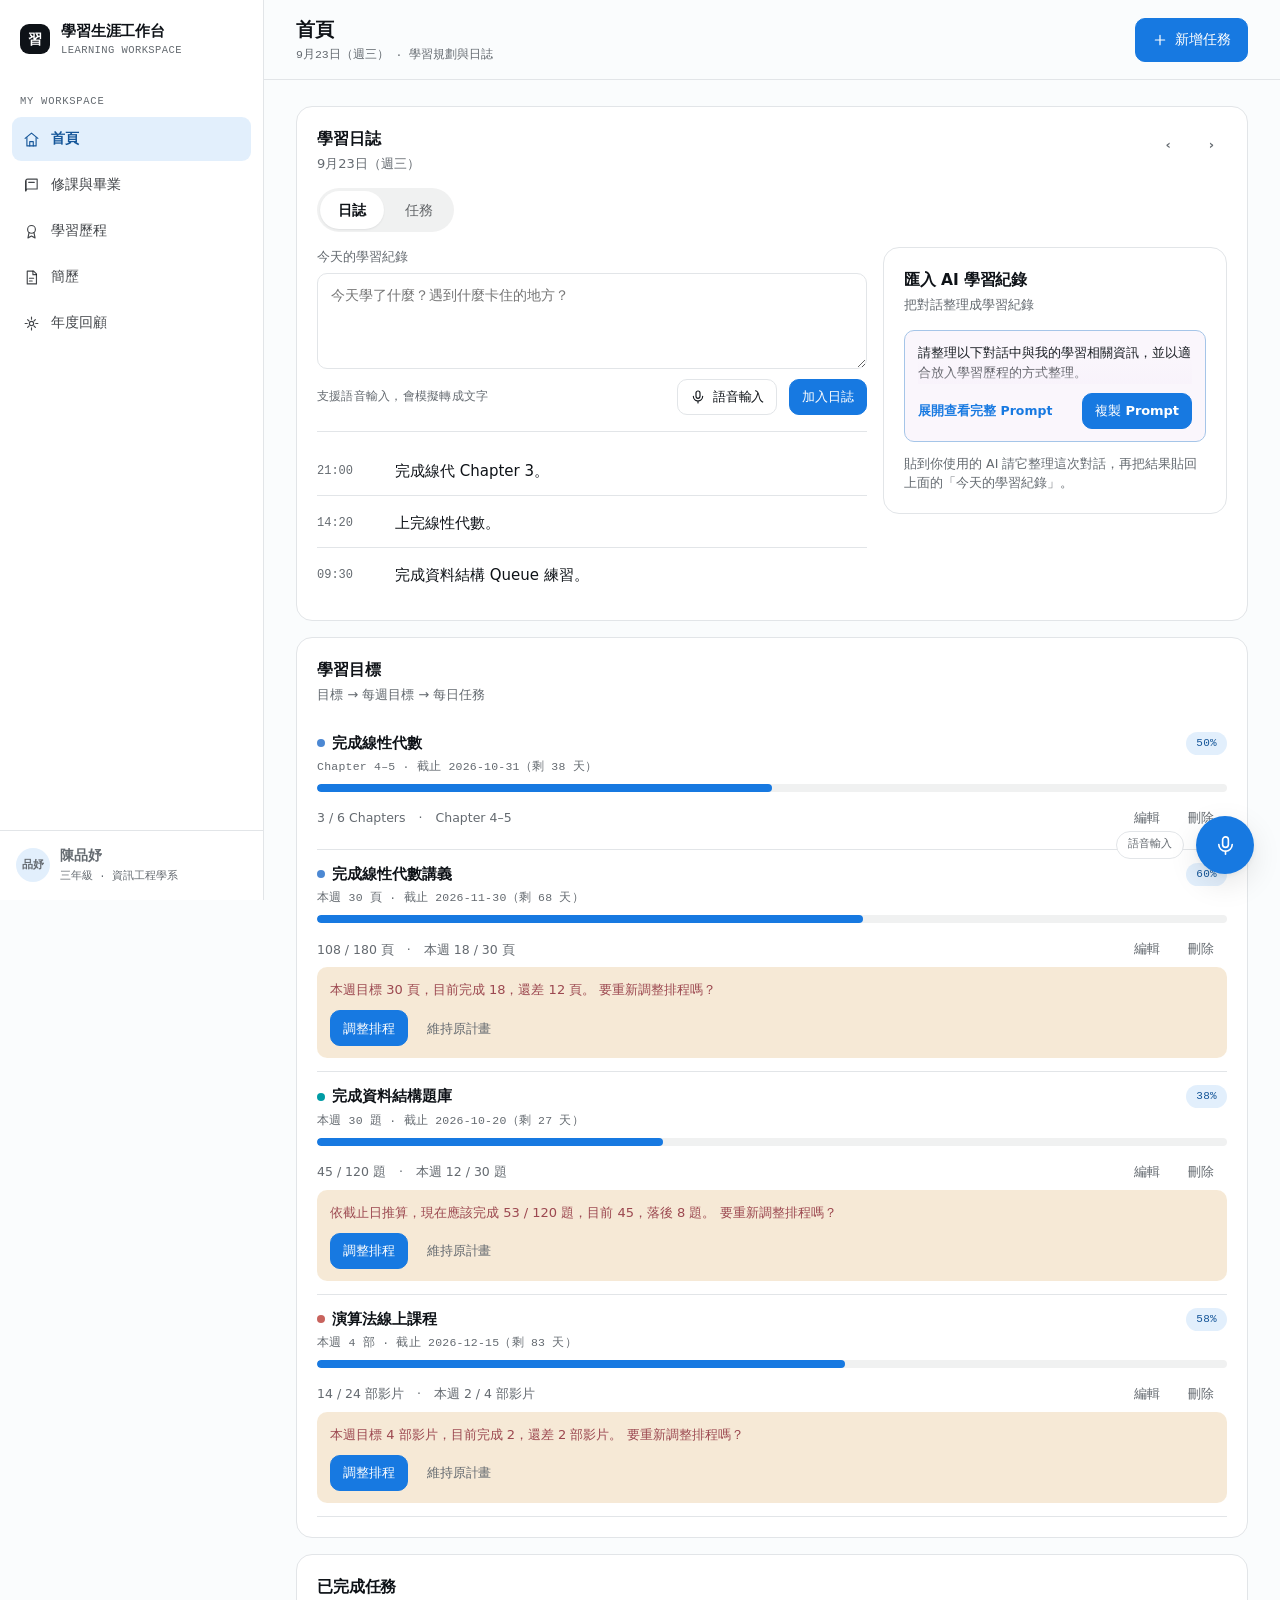
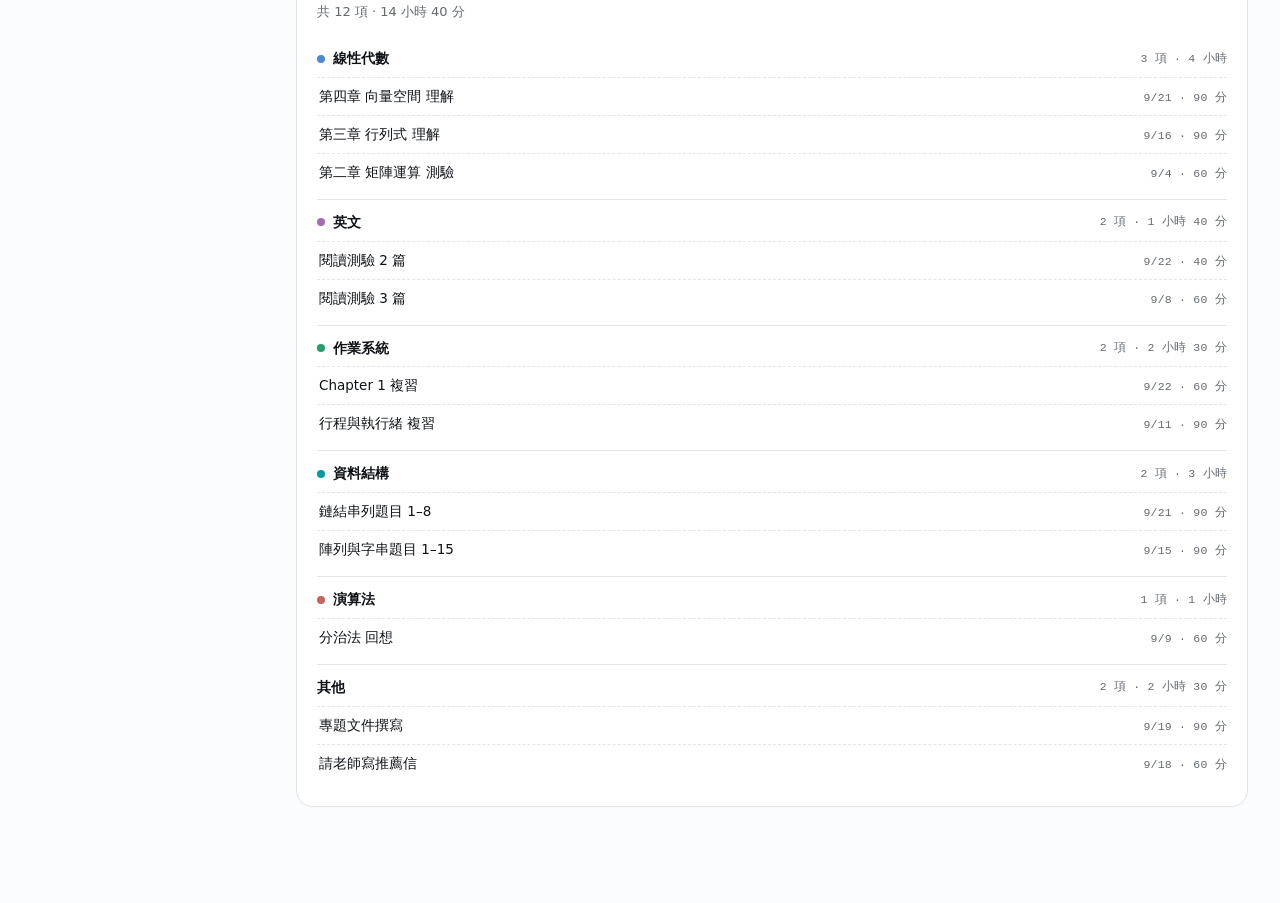
==== commit 36b73686: "'v3'" ====
--- a/index.html
+++ b/index.html
@@ -7,12 +7,6 @@
 <link rel="stylesheet" href="assets/theme.css">
 <style>
   .ai-prompt{ border: 1px solid color-mix(in oklch, var(--accent) 32%, var(--border)); background: color-mix(in oklch, var(--accent-soft) 42%, var(--surface)); border-radius: var(--radius); padding: 12px 13px; }
-  .ai-step{ display: flex; gap: 11px; padding: 14px 0; border-bottom: 1px solid var(--border); }
-  .ai-step:first-child{ padding-top: 2px; }
-  .ai-step:last-child{ border-bottom: 0; padding-bottom: 0; }
-  .ai-step-n{ flex: 0 0 24px; width: 24px; height: 24px; border-radius: 50%; display: grid; place-items: center; font-family: var(--font-mono); font-size: 12.5px; font-weight: 600; background: var(--accent-soft); color: color-mix(in oklch, var(--accent) 68%, var(--fg)); border: 1px solid color-mix(in oklch, var(--accent) 32%, var(--border)); }
-  .ai-step-body{ flex: 1 1 auto; min-width: 0; }
-  .ai-step-title{ font-size: 13px; font-weight: 650; margin-bottom: 7px; }
   .ai-prompt-wrap{ position: relative; }
   .ai-prompt-text{ margin: 0; font-size: 12.5px; line-height: 1.62; white-space: pre-wrap; color: color-mix(in oklch, var(--fg) 86%, var(--muted)); max-height: 3.3em; overflow: hidden; transition: max-height .32s ease; }
   .ai-prompt[data-expanded="true"] .ai-prompt-text{ max-height: 640px; }
@@ -26,6 +20,9 @@
   .ai-prompt[data-expanded="true"] .ai-prompt-collapse{ display: inline-flex; }
   .ai-prompt-collapse:hover{ color: var(--fg); }
   .btn.is-copied{ background: var(--ok); border-color: var(--ok); color: oklch(100% 0 0); }
+  @media (max-width: 920px){
+    .ai-prompt-more{ min-height: 44px; }
+  }
 </style>
 </head>
 <body data-page="home">
@@ -54,7 +51,10 @@
     chev: '<svg class="ico" viewBox="0 0 24 24" fill="none" stroke="currentColor" stroke-width="1.8" stroke-linecap="round" stroke-linejoin="round"><path d="m6 9 6 6 6-6"/></svg>',
     doc: '<svg class="ico" viewBox="0 0 24 24" fill="none" stroke="currentColor" stroke-width="1.7" stroke-linecap="round" stroke-linejoin="round"><path d="M14 3H7a2 2 0 0 0-2 2v14a2 2 0 0 0 2 2h10a2 2 0 0 0 2-2V8z"/><path d="M14 3v5h5"/></svg>'
   };
-  var KINDS = ['理解', '練習', '複習', '回想', '測驗'];
+  /* 任務類型的分組清單放在 mock data，學習資源頁「加入任務」時共用同一份；
+     各頁各寫一份的話，新增類型時一定會漏改 */
+  var KIND_GROUPS = db.taskKindGroups;
+  var KINDS = KIND_GROUPS.reduce(function (a, g) { return a.concat(g[1]); }, []);
   var AI_PROMPT = [
     '請整理以下對話中與我的學習相關資訊，並以適合放入學習歷程的方式整理。',
     '',
@@ -71,11 +71,10 @@
     '（在這裡貼上你的對話內容）'
   ].join('\n');
 
-  var d0 = OD.parseISO(OD.today);
   var st = {
-    view: 'journal', selected: OD.today, calY: d0.getFullYear(), calM: d0.getMonth(),
-    nt: { mode: 'time', timeMode: 'slot', slot: null, title: '', date: null, sidName: '', start: '19:00', end: '20:30' },
-    sch: { id: null, date: null, slot: null }
+    view: 'journal', unit: 'day', selected: OD.today, paceLater: {},
+    doneMore: {},
+    nt: { mode: 'time', scope: 'day', timeMode: 'slot', slot: null, title: '', date: null, sidName: '', start: '19:00', end: '20:30', kind: null, editId: null }
   };
 
   function dot(h) { return 'oklch(62% 0.13 ' + h + ')'; }
@@ -105,68 +104,220 @@
   OD.appbar({
     title: '首頁',
     sub: OD.fmtDate(OD.today) + ' · 學習規劃與日誌',
-    actions: '<button class="btn btn-secondary" data-action="demo-flow">展示流程</button>' +
-             '<button class="btn btn-primary" data-action="new-task">' + ICO.plus + '新增任務</button>'
+    actions: '<button class="btn btn-primary" data-action="new-task">' + ICO.plus + '新增任務</button>'
   });
 
   /* ── 主要渲染 ───────────────────────────────────────────── */
-  function render() { OD.$('#content').innerHTML = planningCard() + lowerGrid() + kpis(); }
-
-  function lowerGrid() {
-    return '<div class="split" style="margin-top:16px">' + goalsCard() +
-      '<div class="stack">' + coverageCard() + upcomingCard() + '</div></div>';
-  }
-
-  function kpis() {
-    var today = OD.tasksOn(OD.today), done = today.filter(function (t) { return t.done; }).length;
-    var cov = OD.coverage();
-    return '<div class="grid-4" style="margin-top:22px">' +
-      kpi(done + ' / ' + today.length, '今日任務完成') +
-      kpi(cov.pct + '<small>%</small>', '本週學習覆蓋') +
-      kpi(db.goals.filter(function (g) { return g.current < g.total; }).length + ' 項', '進行中的學習目標') +
-      kpi(db.student.days + '<small> 天</small>', '距離 ' + db.student.targetLabel) + '</div>';
-  }
-  function kpi(v, k) { return '<div class="kpi-card"><div class="v num">' + v + '</div><div class="k">' + k + '</div></div>'; }
+  function render() {
+    /* 畫之前先確認這一週／這個月的目標任務都在，缺的補上 */
+    if (ensurePeriodTasks()) OD.save();
+    OD.$('#content').innerHTML = planningCard() +
+      '<div style="margin-top:16px">' + goalsCard() + '</div>' + doneCard();
+  }
 
   /* 學習規劃：任務 / 日誌 seg + 選定日期，日曆就在同一張卡內 */
   function planningCard() {
     var head =
-      '<div class="card-head"><div><div class="card-title">學習規劃</div><div class="card-sub">' + OD.fmtDate(st.selected) + '</div></div>' +
-        '<div class="row"><button class="btn btn-sm btn-ghost" data-action="date-prev" aria-label="前一天">‹</button>' +
-        '<button class="btn btn-sm btn-secondary" data-action="date-today">今天</button>' +
-        '<button class="btn btn-sm btn-ghost" data-action="date-next" aria-label="後一天">›</button></div></div>';
+      '<div class="card-head"><div><div class="card-title">' +
+        (st.view === 'tasks' ? planTitle() : '學習日誌') + '</div><div class="card-sub">' +
+        (st.view === 'tasks' ? periodLabel() : OD.fmtDate(st.selected)) + '</div></div>' +
+        '<div class="row">' +
+          '<button class="btn btn-sm btn-ghost" data-action="date-prev" aria-label="往前">‹</button>' +
+          /* 已經在今天就不必再給「回到今天」，一顆按了沒反應的按鈕只會讓人困惑 */
+          (st.selected === OD.today ? '' : '<button class="btn btn-sm btn-secondary" data-action="date-today">回到今天</button>') +
+          '<button class="btn btn-sm btn-ghost" data-action="date-next" aria-label="往後">›</button>' +
+        '</div></div>';
     var seg =
       '<div class="seg" style="margin-bottom:15px">' +
         '<button data-action="seg" data-view="journal"' + (st.view === 'journal' ? ' class="is-active"' : '') + '>日誌</button>' +
         '<button data-action="seg" data-view="tasks"' + (st.view === 'tasks' ? ' class="is-active"' : '') + '>任務</button>' +
       '</div>';
+    /* 日曆三種單位都留著，只是換刻度；導覽只留卡頭這一組加減鈕，日曆自己不再給箭頭 */
     var body = st.view === 'tasks'
-      ? calendarInner() + '<hr class="rule" style="margin:18px 0">' + tasksView()
+      ? unitSeg() + calendarInner() + '<hr class="rule" style="margin:18px 0">' + tasksView()
       : journalView();
     return '<section class="card" data-od-id="home-planning">' + head + seg + body + '</section>';
   }
 
+  /* ── 任務的三種瀏覽單位：日 / 週 / 月 ───────────────────── */
+  var UNITS = [['day', '日'], ['week', '週'], ['month', '月']];
+  function unitSeg() {
+    return '<div class="seg" style="margin-bottom:15px">' +
+      UNITS.map(function (u) {
+        return '<button data-action="unit" data-unit="' + u[0] + '"' + (st.unit === u[0] ? ' class="is-active"' : '') + '>' + u[1] + '</button>';
+      }).join('') + '</div>';
+  }
+  function periodDates() {
+    if (st.unit === 'week') return OD.weekDates(st.selected);
+    if (st.unit === 'month') {
+      var p = OD.parseISO(st.selected), n = OD.monthDays(p.getFullYear(), p.getMonth() + 1), out = [];
+      for (var d = 1; d <= n; d++) out.push(OD.iso(new Date(p.getFullYear(), p.getMonth(), d)));
+      return out;
+    }
+    return [st.selected];
+  }
+  function periodLabel() {
+    if (st.unit === 'week') { var w = OD.weekDates(st.selected); return OD.fmtDateShort(w[0]) + ' – ' + OD.fmtDateShort(w[6]); }
+    if (st.unit === 'month') { var p = OD.parseISO(st.selected); return p.getFullYear() + ' 年 ' + (p.getMonth() + 1) + ' 月'; }
+    return OD.fmtDate(st.selected);
+  }
+  function planTitle() { return st.unit === 'month' ? '月計畫' : st.unit === 'week' ? '週計畫' : '日計畫'; }
+
+  /* 週／月刻度先看「這段時間每個目標要完成多少」，再看底下的每日任務。
+     日刻度看到的是今天要做的事，所以不顯示這一塊。
+
+     這一塊不是把目標算出來給你看而已：本週目標就是一筆真的任務（scope=week），
+     勾選、編輯、刪除都跟下面那些每日任務走同一條路，資料也只有這一份。 */
+  function periodStart(scope, iso) {
+    var d = iso || st.selected;
+    if (scope === 'week') return OD.weekStart(d);
+    var p = OD.parseISO(d);
+    return OD.iso(new Date(p.getFullYear(), p.getMonth(), 1));
+  }
+  function periodKey(scope, iso) { return scope + ':' + iso; }
+  /* 這個目標在這一週／這個月該完成哪個範圍、份量多少。
+     單位是章節就講「第幾章」。章節的單位字串是 'Chapters'，直接接在數字後面
+     會變成「完成 1 Chapters」，所以這裡改寫成中文的「完成第 N 章」。 */
+  function isChapters(u) { return /^(chapters?|章)$/i.test(String(u || '').trim()); }
+  function goalPeriod(g, weeks) {
+    if (g.current >= g.total) return null;      /* 已達成，不必再排 */
+    var amount = Math.max(1, Math.round((g.weekTarget || 1) * weeks));
+    var left = Math.max(0, g.total - g.current);
+    amount = Math.min(amount, left) || 1;
+    var from = g.current + 1, to = Math.min(g.total, g.current + amount);
+    var text = isChapters(g.unit)
+      ? (from === to ? '完成第 ' + from + ' 章' : '完成第 ' + from + '–' + to + ' 章')
+      : '完成 ' + amount + ' ' + g.unit;
+    return { text: text, amount: amount, from: from, to: to };
+  }
+  /* 開啟這一週／這個月時，替每個目標補上它的週／月任務。
+     刪掉的那一筆會記在目標的 dropped 上，不會每次重畫又被生回來。 */
+  function ensurePeriodTasks() {
+    var changed = false;
+    ['week', 'month'].forEach(function (scope) {
+      var start = periodStart(scope);
+      var weeks = scope === 'month' ? weeksInMonth(start) : 1;
+      db.goals.forEach(function (g) {
+        if (g.dropped && g.dropped[periodKey(scope, start)]) return;
+        var p = goalPeriod(g, weeks);
+        var t = db.tasks.filter(function (x) {
+          return x.auto && x.goalId === g.id && x.scope === scope && x.date === start;
+        })[0];
+        if (!t) {
+          if (!p) return;                       /* 已達成，不必再開一筆 */
+          db.tasks.push({
+            id: OD.uid('k'), date: start, start: '', end: '', scope: scope,
+            sid: g.sid, title: p.text, kind: '理解', minutes: 0,
+            done: g.current >= p.to, type: 'time', auto: true,
+            goalId: g.id, goalAmount: p.amount, goalFrom: p.from, goalTo: p.to
+          });
+          changed = true;
+          return;
+        }
+        if (t.done) return;                     /* 做完的那筆就是紀錄，不再改它 */
+        if (!p) { t.done = true; changed = true; return; }
+        /* 還沒做的話，份量跟著現在的進度走：上週沒做完的，這週講的還是下一個章節 */
+        if (t.title !== p.text || t.goalAmount !== p.amount || t.goalFrom !== p.from || t.goalTo !== p.to) {
+          t.title = p.text; t.goalAmount = p.amount; t.goalFrom = p.from; t.goalTo = p.to;
+          changed = true;
+        }
+      });
+    });
+    return changed;
+  }
+  function msBlock() {
+    if (st.unit === 'day') return '';
+    var scope = st.unit === 'month' ? 'month' : 'week';
+    var start = periodStart(scope);
+    var items = db.tasks.filter(function (t) {
+      return t.auto && t.scope === scope && t.date === start;
+    }).sort(function (a, b) {
+      var ga = OD.goal(a.goalId), gb = OD.goal(b.goalId);
+      return (ga ? db.goals.indexOf(ga) : 99) - (gb ? db.goals.indexOf(gb) : 99);
+    });
+    if (!items.length) return '';
+    return '<div class="ms"><div class="ms-head">' + (scope === 'month' ? '本月目標' : '本週目標') + '</div>' +
+      items.map(msRow).join('') + '</div>';
+  }
+  function msRow(t) {
+    var g = OD.goal(t.goalId);
+    var period = t.scope === 'month' ? '本月' : '本週';
+    return '<div class="ms-row' + (t.done ? ' is-done' : '') + '">' +
+      '<button class="check" data-action="task-toggle" data-id="' + t.id + '" aria-pressed="' + t.done + '" aria-label="標記這個' + period + '目標完成">' + ICO.check + '</button>' +
+      '<div class="grow"><div class="ms-amount">' + OD.esc(t.title) + '</div>' +
+        '<div class="meta">' + (g
+          ? OD.esc(g.title) + '　·　進度 ' + g.current + ' / ' + g.total + ' ' + g.unit
+          : '目標已刪除') + '</div></div>' +
+      '<div class="ms-act">' +
+        '<button class="btn btn-sm btn-ghost" data-action="task-edit" data-id="' + t.id + '">編輯</button>' +
+        '<button class="btn btn-sm btn-ghost" data-action="task-del" data-id="' + t.id + '">刪除</button>' +
+      '</div></div>';
+  }
+  /* 每日任務做完就把對應的週／月目標一起帶完成，反過來也一樣：
+     兩邊是同一段進度，不各記一份。 */
+  function syncPeriodDone(g) {
+    ['week', 'month'].forEach(function (scope) {
+      var start = periodStart(scope, OD.today);
+      db.tasks.forEach(function (t) {
+        /* 只看今天所在的這一週／這個月：現在的進度不該把未來的週次提前打勾 */
+        if (t.auto && t.goalId === g.id && t.goalTo != null && t.scope === scope && t.date === start) {
+          t.done = g.current >= t.goalTo;
+        }
+      });
+    });
+  }
+  /* 這個月橫跨幾個週次（4 或 5），月目標才不會一律用 4 週去算 */
+  function weeksInMonth(iso) {
+    var p = OD.parseISO(iso), n = OD.monthDays(p.getFullYear(), p.getMonth() + 1), seen = {}, c = 0;
+    for (var d = 1; d <= n; d++) {
+      var w = OD.weekStart(OD.iso(new Date(p.getFullYear(), p.getMonth(), d)));
+      if (!seen[w]) { seen[w] = 1; c++; }
+    }
+    return c;
+  }
+
   function tasksView() {
-    var list = OD.tasksOn(st.selected);
-    if (!list.length) return '<div class="empty">這天還沒有任務。<br><button class="btn btn-sm btn-primary" data-action="new-task" style="margin-top:12px">新增任務</button></div>';
-    var done = list.filter(function (t) { return t.done; }).length;
-    return '<div class="row-between" style="margin-bottom:6px"><span class="meta">' + done + ' / ' + list.length + ' 完成</span>' +
-      '<button class="btn btn-sm btn-secondary" data-action="new-task">' + ICO.plus + '新增</button></div>' +
-      '<div class="task-list">' + list.map(taskRow).join('') + '</div>';
+    var ms = msBlock();
+    var dates = periodDates(), total = 0, done = 0, groups = '';
+    dates.forEach(function (iso) {
+      var list = OD.tasksOn(iso);
+      if (!list.length) return;
+      var d = list.filter(function (t) { return t.done; }).length;
+      total += list.length; done += d;
+      var head = st.unit === 'day' ? '' :
+        '<div class="row-between task-group-head">' +
+          '<span class="mini' + (iso === OD.today ? ' is-today' : '') + '">' + OD.fmtDate(iso) + '</span>' +
+          '<span class="meta">' + d + ' / ' + list.length + ' 完成</span></div>';
+      groups += '<div class="task-group">' + head + '<div class="task-list">' + list.map(taskRow).join('') + '</div></div>';
+    });
+    if (!total) {
+      var scope = st.unit === 'month' ? '這個月' : st.unit === 'week' ? '這週' : '這天';
+      return ms + '<div class="empty">' + scope + '還沒有任務。<br>' +
+        '<button class="btn btn-sm btn-primary" data-action="new-task" style="margin-top:12px">' + ICO.plus + '新增任務</button></div>';
+    }
+    var meta = st.unit === 'day' ? done + ' / ' + total + ' 完成' : '共 ' + total + ' 項 · 完成 ' + done + ' 項';
+    /* 新增任務放清單後面：先看完已經排了什麼，再決定要不要加 */
+    return ms + '<div class="meta" style="margin-bottom:12px">' + meta + '</div>' + groups +
+      '<div class="row" style="margin-top:14px"><button class="btn btn-sm btn-secondary" data-action="new-task">' + ICO.plus + '新增任務</button></div>';
   }
 
   function taskRow(t) {
     var s = OD.subject(t.sid), hue = s ? s.hue : 250;
+    /* 週／月刻度的任務不綁時段，用標籤說明它屬於哪個範圍 */
+    var period = t.scope === 'week' ? '本週' : t.scope === 'month' ? '本月' : '';
     return '<div class="task' + (t.done ? ' is-done' : '') + '">' +
       '<button class="check" data-action="task-toggle" data-id="' + t.id + '" aria-pressed="' + t.done + '" aria-label="標記完成">' + ICO.check + '</button>' +
-      '<div class="task-time">' + (t.start || '') + (t.end ? '<br>' + t.end : '') + '</div>' +
+      '<div class="task-time">' + (period ? '' : (t.start || '') + (t.end ? '<br>' + t.end : '')) + '</div>' +
       '<div class="task-body"><div class="task-title">' + OD.esc(t.title) + '</div>' +
-        '<div class="task-meta"><span class="subject-dot" style="background:' + dot(hue) + '"></span>' +
-          '<span class="mini">' + OD.esc(s ? s.name : '') + '</span>' +
+        '<div class="task-meta">' +
+          /* 一般事務沒有科目，就不要硬掛一顆顏色點 */
+          (s ? '<span class="subject-dot" style="background:' + dot(hue) + '"></span>' +
+            '<span class="mini">' + OD.esc(s.name) + '</span>' : '') +
           '<span class="tag tag-plain">' + OD.esc(t.kind) + '</span>' +
-          '<span class="pill pill-muted">' + t.minutes + ' 分</span>' +
+          (t.minutes ? '<span class="pill pill-muted">' + t.minutes + ' 分</span>' : '') +
+          (period ? '<span class="pill">' + period + '</span>' : '') +
           (t.goalId ? '<span class="pill">目標任務</span>' : '') + '</div>' +
-        '<div class="task-actions"><button class="btn btn-sm btn-ghost" data-action="task-schedule" data-id="' + t.id + '">安排時程</button>' +
+        '<div class="task-actions"><button class="btn btn-sm btn-ghost" data-action="task-edit" data-id="' + t.id + '">編輯</button>' +
           '<button class="btn btn-sm btn-ghost" data-action="task-del" data-id="' + t.id + '">刪除</button></div></div></div>';
   }
 
@@ -187,138 +338,247 @@
     return '<div class="split"><div>' + main + '</div>' + aiJournalCard() + '</div>';
   }
 
-  /* 匯入 AI 學習紀錄：複製整理指令 → 回到 AI 對話 → 貼回學習紀錄 */
+  /* 匯入 AI 學習紀錄：複製指令 → 貼給 AI → 把整理結果貼回日誌（一句話說完，不再編號三步驟） */
   function aiJournalCard() {
     var body =
-      '<div class="ai-step">' +
-        '<div class="ai-step-n">1</div>' +
-        '<div class="ai-step-body"><div class="ai-step-title">複製整理指令</div>' +
-          '<div class="ai-prompt" id="aiPrompt" data-expanded="false">' +
-            '<div class="ai-prompt-wrap"><p class="ai-prompt-text">' + OD.esc(AI_PROMPT) + '</p></div>' +
-            '<div class="ai-prompt-actions">' +
-              '<button class="ai-prompt-more" type="button" data-action="prompt-expand">展開查看完整 Prompt<span class="chev">' + ICO.chev + '</span></button>' +
-              '<button class="ai-prompt-collapse" type="button" data-action="prompt-collapse">收合 ↑</button>' +
-              '<button class="btn btn-sm btn-primary" type="button" data-action="copy-prompt">複製 Prompt</button>' +
-            '</div>' +
-          '</div>' +
+      '<div class="ai-prompt" id="aiPrompt" data-expanded="false">' +
+        '<div class="ai-prompt-wrap"><p class="ai-prompt-text">' + OD.esc(AI_PROMPT) + '</p></div>' +
+        '<div class="ai-prompt-actions">' +
+          '<button class="ai-prompt-more" type="button" data-action="prompt-expand">展開查看完整 Prompt<span class="chev">' + ICO.chev + '</span></button>' +
+          '<button class="ai-prompt-collapse" type="button" data-action="prompt-collapse">收合 ↑</button>' +
+          '<button class="btn btn-sm btn-primary" type="button" data-action="copy-prompt">複製 Prompt</button>' +
         '</div>' +
       '</div>' +
-      '<div class="ai-step">' +
-        '<div class="ai-step-n">2</div>' +
-        '<div class="ai-step-body"><div class="ai-step-title">回到 AI 對話</div>' +
-          '<p class="mini" style="margin:0">將 Prompt 貼到你使用的 AI，讓它整理這次對話。</p>' +
-        '</div>' +
-      '</div>' +
-      '<div class="ai-step">' +
-        '<div class="ai-step-n">3</div>' +
-        '<div class="ai-step-body"><div class="ai-step-title">貼回學習紀錄</div>' +
-          '<p class="mini" style="margin:0">把 AI 整理好的結果貼到「今天的學習紀錄」，確認內容後按「加入日誌」。</p>' +
-        '</div>' +
+      '<p class="mini" style="margin:12px 0 0">貼到你使用的 AI 請它整理這次對話，再把結果貼回上面的「今天的學習紀錄」。</p>';
+    return card('匯入 AI 學習紀錄', '把對話整理成學習紀錄', body);
+  }
+
+  /* 已完成任務：分門別類回顧。有科目的照科目分（看「這科做了多少」），
+     沒科目的全部收進「其他」一組——請老師寫推薦信這種事不屬於任何一科。 */
+  function doneCard() {
+    var list = db.tasks.filter(function (t) { return t.done; })
+      .sort(function (a, b) { return a.date < b.date ? 1 : -1; });
+    if (!list.length) {
+      return '<div style="margin-top:16px">' +
+        card('已完成任務', '完成的任務會累積在這裡', '<div class="empty">還沒有完成的任務。</div>') + '</div>';
+    }
+    var groups = {}, order = [];
+    list.forEach(function (t) {
+      var k = t.sid || '';
+      if (!groups[k]) { groups[k] = []; order.push(k); }
+      groups[k].push(t);
+    });
+    /* 項目多的排前面，一眼看出時間花在哪；「其他」不分科目，固定排最後 */
+    order.sort(function (a, b) {
+      if (!a !== !b) return a ? -1 : 1;
+      return groups[b].length - groups[a].length;
+    });
+    var body = order.map(function (k) { return doneGroup(k, groups[k]); }).join('');
+    var mins = list.reduce(function (a, t) { return a + (+t.minutes || 0); }, 0);
+    return '<div style="margin-top:16px">' +
+      card('已完成任務', '共 ' + list.length + ' 項' + (mins ? ' · ' + OD.fmtMin(mins) : ''), body) + '</div>';
+  }
+  function doneGroup(k, items) {
+    var s = OD.subject(k);
+    var mins = items.reduce(function (a, t) { return a + (+t.minutes || 0); }, 0);
+    var shown = st.doneMore[k] ? items : items.slice(0, 4);
+    return '<div class="done-group">' +
+      '<div class="done-head"><span class="done-name">' +
+        (s ? '<span class="subject-dot" style="background:' + dot(s.hue) + '"></span>' : '') +
+        '<span>' + OD.esc(s ? s.name : '其他') + '</span></span>' +
+        '<span class="meta">' + items.length + ' 項' + (mins ? ' · ' + OD.fmtMin(mins) : '') + '</span></div>' +
+      '<div class="done-list">' + shown.map(function (t) {
+        return '<div class="done-item"><span class="done-title">' + OD.esc(t.title) + '</span>' +
+          '<span class="meta">' + OD.fmtDateShort(t.date) + (t.minutes ? ' · ' + t.minutes + ' 分' : '') + '</span></div>';
+      }).join('') + '</div>' +
+      (shown.length < items.length
+        ? '<button class="btn btn-sm btn-ghost done-more" data-action="done-more" data-key="' + OD.esc(k) + '">顯示另外 ' + (items.length - shown.length) + ' 項</button>'
+        : '') +
       '</div>';
-    return card('匯入 AI 學習紀錄', '把對話整理成學習紀錄的三個步驟', body);
-  }
+  }
+  OD.on('done-more', function (el) { st.doneMore[el.getAttribute('data-key')] = 1; render(); });
 
   /* 學習目標 */
   function goalsCard() {
     if (!db.goals.length) return card('學習目標', '把大目標拆成每日任務', '<div class="empty">尚無學習目標。</div>');
     return card('學習目標', '目標 → 每週目標 → 每日任務', db.goals.map(goalRow).join(''));
   }
+  /* 落後判定：用「已經過掉的時間」推估此刻應該完成多少，再跟實際進度比 */
+  function goalPace(g) {
+    var start = g.createdAt || g.deadline;
+    var span = Math.max(1, Math.round((OD.parseISO(g.deadline) - OD.parseISO(start)) / 86400000));
+    var gone = Math.max(0, Math.min(span, Math.round((OD.parseISO(OD.today) - OD.parseISO(start)) / 86400000)));
+    var due = Math.min(g.total, Math.round(g.total * gone / span));
+    var short = due - g.current;
+    var weekShort = g.weekTarget != null ? Math.max(0, g.weekTarget - g.weekDone) : 0;
+    return {
+      due: due, short: short, weekShort: weekShort,
+      /* 差到總量的一成、或本週目標沒達到，就值得問一次要不要重排 */
+      behind: g.current < g.total && daysLeft(g.deadline) >= 0 &&
+        (short >= Math.max(1, Math.round(g.total * 0.1)) || (weekShort > 0 && gone > 0))
+    };
+  }
+  OD.on('goal-pace-later', function (el) { st.paceLater[el.getAttribute('data-id')] = 1; render(); });
+  OD.on('goal-edit', function (el) {
+    var g = OD.goal(el.getAttribute('data-id')); if (!g) return;
+    var s = OD.subject(g.sid);
+    resetNT();
+    st.nt.mode = 'goal'; st.nt.editGoalId = g.id;
+    st.nt.goal = {
+      title: g.title, sidName: s ? s.name : '', measure: g.measure,
+      total: g.total, week: g.weekTarget || 1, deadline: g.deadline
+    };
+    openNT();
+  });
+  OD.on('goal-del', function (el) {
+    var g = OD.goal(el.getAttribute('data-id')); if (!g) return;
+    var pending = db.tasks.filter(function (t) { return t.goalId === g.id && !t.done; }).length;
+    OD.modal({
+      title: '刪除學習目標', sub: '刪除後無法復原',
+      body: '<div>確定要刪除「' + OD.esc(g.title) + '」嗎？</div>' +
+        (pending
+          ? '<div class="meta" style="margin-top:8px">還沒完成的 ' + pending + ' 筆任務會一起刪掉；已經完成的會留在下面的「已完成任務」。</div>'
+          : ''),
+      foot: '<button class="btn btn-secondary" data-action="modal-close">取消</button>' +
+        '<button class="btn btn-primary" data-action="goal-del-ok" data-id="' + g.id + '">刪除目標</button>'
+    });
+  });
+  OD.on('goal-del-ok', function (el) {
+    var g = OD.goal(el.getAttribute('data-id')); if (!g) return;
+    var keep = db.tasks.filter(function (t) { return t.goalId !== g.id || t.done; });
+    db.tasks = keep.map(function (t) {
+      if (t.goalId !== g.id) return t;
+      /* 完成的任務留著當紀錄，但把指向已刪目標的欄位拿掉，不留懸空的連結 */
+      return {
+        id: t.id, date: t.date, start: t.start, end: t.end, scope: t.scope, sid: t.sid,
+        title: t.title, kind: t.kind, minutes: t.minutes, done: t.done, type: t.type
+      };
+    });
+    db.goals = db.goals.filter(function (x) { return x.id !== g.id; });
+    OD.save(); OD.closeModal(); render(); OD.toast('已刪除目標');
+  });
+
   function goalRow(g) {
     var s = OD.subject(g.sid), pct = Math.min(100, Math.round(g.current / g.total * 100));
     var week = (g.weekTarget != null) ? '本週 ' + g.weekDone + ' / ' + g.weekTarget + ' ' + g.unit : g.weekLabel;
     var d = daysLeft(g.deadline);
+    var pace = goalPace(g);
+    /* 進度落後時不直接改排程，先問使用者要不要重排 */
+    var note = (pace.behind && !st.paceLater[g.id])
+      ? '<div class="pace-note">' +
+          (pace.short >= 1
+            ? '依截止日推算，現在應該完成 ' + pace.due + ' / ' + g.total + ' ' + g.unit + '，目前 ' + g.current + '，落後 ' + pace.short + ' ' + g.unit + '。'
+            : '本週目標 ' + g.weekTarget + ' ' + g.unit + '，目前完成 ' + g.weekDone + '，還差 ' + pace.weekShort + ' ' + g.unit + '。') +
+          ' 要重新調整排程嗎？' +
+          '<div class="row" style="gap:6px">' +
+            '<button class="btn btn-sm btn-primary" data-action="goal-plan" data-id="' + g.id + '">調整排程</button>' +
+            '<button class="btn btn-sm btn-ghost" data-action="goal-pace-later" data-id="' + g.id + '">維持原計畫</button>' +
+          '</div></div>'
+      : '';
     return '<div style="padding:13px 0;border-bottom:1px solid var(--border)">' +
-      '<div class="row-between" style="align-items:flex-start"><div class="grow">' +
+      '<div class="row-between is-keep" style="align-items:flex-start"><div class="grow">' +
         '<div class="row" style="gap:7px"><span class="subject-dot" style="background:' + dot(s ? s.hue : 250) + '"></span>' +
         '<b style="font-size:14.5px">' + OD.esc(g.title) + '</b></div>' +
         '<div class="meta" style="margin:4px 0 8px">' + OD.esc(g.weekLabel) + ' · 截止 ' + g.deadline + '（' + (d >= 0 ? '剩 ' + d + ' 天' : '已逾期') + '）</div>' +
       '</div><span class="pill">' + pct + '%</span></div>' +
       '<div class="bar"><i style="width:' + pct + '%"></i></div>' +
-      '<div class="row-between" style="margin-top:8px"><span class="mini">' + g.current + ' / ' + g.total + ' ' + g.unit + '　·　' + week + '</span>' +
-        '<span class="row" style="gap:6px"><button class="btn btn-sm btn-ghost" data-action="goal-plan" data-id="' + g.id + '">拆解任務</button>' +
-        '<button class="btn btn-sm btn-secondary" data-action="goal-progress" data-id="' + g.id + '">完成目標</button></span></div></div>';
-  }
-
-  /* 月曆（置於學習規劃卡內） */
+      '<div class="row" style="margin-top:8px;gap:2px">' +
+        '<span class="mini">' + g.current + ' / ' + g.total + ' ' + g.unit + '　·　' + week + '</span>' +
+        '<button class="btn btn-sm btn-ghost" style="margin-left:auto" data-action="goal-edit" data-id="' + g.id + '">編輯</button>' +
+        '<button class="btn btn-sm btn-ghost" data-action="goal-del" data-id="' + g.id + '">刪除</button>' +
+      '</div>' +
+      note + '</div>';
+  }
+
+  /* 日曆（置於學習規劃卡內）：日／週是一週橫列，月是整個月。
+     兩種刻度共用同一組格子，切換單位時只是行數變多變少，版面不會跳掉。 */
   function calendarInner() {
-    var y = st.calY, m0 = st.calM;
-    var first = new Date(y, m0, 1), lead = (first.getDay() + 6) % 7;
-    var days = new Date(y, m0 + 1, 0).getDate();
-    var cells = [];
-    for (var i = 0; i < lead; i++) cells.push(null);
-    for (var d = 1; d <= days; d++) cells.push(d);
-    while (cells.length % 7) cells.push(null);
     var labels = ['一', '二', '三', '四', '五', '六', '日'];
-    var grid = cells.map(function (d) {
-      if (!d) return '<div class="cal-cell is-out" aria-hidden="true"></div>';
-      var iso = y + '-' + ('0' + (m0 + 1)).slice(-2) + '-' + ('0' + d).slice(-2);
-      var ts = OD.tasksOn(iso);
-      var dots = ts.slice(0, 3).map(function (t) { return '<i style="background:' + dot(OD.subjectHue(t.sid)) + '"></i>'; }).join('');
-      var cls = 'cal-cell' + (iso === OD.today ? ' is-today' : '') + (iso === st.selected ? ' is-selected' : '');
-      return '<button class="' + cls + '" data-action="cal-pick" data-date="' + iso + '">' +
-        '<span class="cal-num">' + d + '</span><span class="cal-dots">' + dots + '</span>' +
-        (ts.length ? '<span class="cal-count">' + ts.length + ' 項</span>' : '') + '</button>';
-    }).join('');
-    var head = '<div class="cal-head"><div class="cal-title">' + y + ' 年 ' + (m0 + 1) + ' 月</div>' +
-      '<div class="row"><button class="btn btn-sm btn-ghost" data-action="cal-prev" aria-label="上個月">‹</button>' +
-      '<button class="btn btn-sm btn-ghost" data-action="cal-next" aria-label="下個月">›</button></div></div>';
-    return '<div class="cal-top" data-od-id="home-calendar">' + head +
+    var cells = st.unit === 'month' ? monthCells() : OD.weekDates(st.selected);
+    return '<div class="cal-top" data-od-id="home-calendar">' +
       '<div class="cal"><div class="cal-dow">' + labels.map(function (l) { return '<span>' + l + '</span>'; }).join('') + '</div>' +
-      '<div class="cal-grid">' + grid + '</div></div>' +
-      '<div class="meta" style="margin-top:10px">點選日期會切換到任務檢視，查看並安排那一天的任務。</div></div>';
-  }
-
-  /* 本週學習覆蓋 */
-  function coverageCard() {
-    var cov = OD.coverage();
-    var rows = cov.rows.map(function (r) {
-      var pct = r.target ? Math.min(100, Math.round(r.done / r.target * 100)) : 0;
-      return '<div style="margin-bottom:11px"><div class="row-between" style="margin-bottom:5px">' +
-        '<span class="mini">' + OD.esc(r.name) + '</span>' +
-        '<span class="meta">' + r.done + ' / ' + r.target + '</span></div>' +
-        '<div class="bar' + (r.short ? ' warn' : ' ok') + '"><i style="width:' + pct + '%"></i></div></div>';
-    }).join('');
-    return card('本週學習覆蓋', '依每週接觸次數規則統計',
-      '<div class="row-between" style="margin-bottom:14px"><span class="big-num" style="font-size:36px">' + cov.pct + '<span style="font-size:15px">%</span></span>' +
-      '<span class="meta">' + cov.done + ' / ' + cov.target + ' 次</span></div>' + rows,
-      cov.unmet.length ? '<span class="pill pill-warn">' + cov.unmet.length + ' 科待補</span>' : '<span class="pill pill-ok">本週達標</span>');
-  }
-
-  function upcomingCard() {
-    var list = db.goals.slice().sort(function (a, b) { return a.deadline.localeCompare(b.deadline); }).slice(0, 3);
-    var body = list.map(function (g) {
-      var d = daysLeft(g.deadline);
-      return '<div class="lrow"><span class="grow mini">' + OD.esc(g.title) + '</span>' +
-        '<span class="' + (d <= 14 ? 'pill pill-warn' : 'pill pill-muted') + '">' + (d >= 0 ? d + ' 天' : '逾期') + '</span></div>';
-    }).join('');
-    return card('即將到期', '依截止日排序', body);
+      '<div class="cal-grid">' + cells.map(calCell).join('') + '</div></div>' +
+      '<div class="meta" style="margin-top:10px">點日期就切到那一天，看那天排了什麼。</div></div>';
+  }
+  /* 月刻度要補空格，1 號才會落在正確的星期欄 */
+  function monthCells() {
+    var p = OD.parseISO(st.selected), y = p.getFullYear(), m0 = p.getMonth();
+    var lead = (new Date(y, m0, 1).getDay() + 6) % 7, n = OD.monthDays(y, m0 + 1), out = [];
+    for (var i = 0; i < lead; i++) out.push(null);
+    for (var d = 1; d <= n; d++) out.push(OD.iso(new Date(y, m0, d)));
+    while (out.length % 7) out.push(null);
+    return out;
+  }
+  function calCell(iso) {
+    if (!iso) return '<div class="cal-cell is-out" aria-hidden="true"></div>';
+    var ts = OD.tasksOn(iso);
+    var dots = ts.slice(0, 3).map(function () { return '<i></i>'; }).join('');
+    var cls = 'cal-cell' + (iso === OD.today ? ' is-today' : '') + (iso === st.selected ? ' is-selected' : '');
+    return '<button class="' + cls + '" data-action="cal-pick" data-date="' + iso + '" aria-label="' + OD.fmtDate(iso) + '">' +
+      '<span class="cal-num">' + OD.parseISO(iso).getDate() + '</span>' +
+      '<span class="cal-dots">' + dots + '</span>' +
+      (ts.length ? '<span class="cal-count">' + ts.length + '項</span>' : '') +
+    '</button>';
   }
 
   /* ── 互動 ───────────────────────────────────────────────── */
   OD.on('seg', function (el) { st.view = el.getAttribute('data-view'); render(); });
+  /* 點日期就是「看那一天」：一律切到日刻度，要回週或月再按上面的分段鈕 */
   OD.on('cal-pick', function (el) {
     st.selected = el.getAttribute('data-date');
-    st.view = 'tasks';
-    var dt = OD.parseISO(st.selected); st.calY = dt.getFullYear(); st.calM = dt.getMonth();
+    st.view = 'tasks'; st.unit = 'day';
     render();
   });
-  OD.on('cal-prev', function () { st.calM--; if (st.calM < 0) { st.calM = 11; st.calY--; } render(); });
-  OD.on('cal-next', function () { st.calM++; if (st.calM > 11) { st.calM = 0; st.calY++; } render(); });
   OD.on('date-prev', function () { shift(-1); });
   OD.on('date-next', function () { shift(1); });
+  OD.on('unit', function (el) { st.unit = el.getAttribute('data-unit'); render(); });
   OD.on('date-today', function () { st.selected = OD.today; render(); });
+  /* 移動幅度依瀏覽單位：日 ±1 天、週 ±7 天、月 ±1 個月 */
   function shift(n) {
-    var d = OD.parseISO(st.selected); d.setDate(d.getDate() + n); st.selected = OD.iso(d);
-    st.calY = d.getFullYear(); st.calM = d.getMonth(); render();
-  }
+    var d = OD.parseISO(st.selected);
+    if (st.unit === 'month') {
+      var day = d.getDate(); d.setDate(1); d.setMonth(d.getMonth() + n);
+      /* 1/31 加一個月不該變成 3/3 */
+      d.setDate(Math.min(day, new Date(d.getFullYear(), d.getMonth() + 1, 0).getDate()));
+    } else {
+      d.setDate(d.getDate() + n * (st.unit === 'week' ? 7 : 1));
+    }
+    st.selected = OD.iso(d); render();
+  }
+  /* 勾一項任務就等於回報目標進度，同一個任務紀錄同時驅動目標的進度條；
+     取消勾選會把進度還回去，所以不必再有一顆手動「完成目標」的按鈕。 */
   OD.on('task-toggle', function (el) {
     var t = db.tasks.filter(function (x) { return x.id === el.getAttribute('data-id'); })[0];
-    if (!t) return; t.done = !t.done; OD.save(); render();
+    if (!t) return;
+    t.done = !t.done;
+    var g = (t.goalId && t.goalAmount) ? OD.goal(t.goalId) : null;
+    if (g) {
+      if (t.goalFrom != null) {
+        /* 週／月目標：勾了代表這一段做完，取消代表退回這一段之前 */
+        g.current = t.done ? Math.min(g.total, t.goalTo) : Math.max(0, t.goalFrom - 1);
+        if (g.weekTarget != null && t.scope === 'week') g.weekDone = t.done ? g.weekTarget : 0;
+      } else {
+        var d = t.done ? t.goalAmount : -t.goalAmount;
+        g.current = Math.max(0, Math.min(g.total, g.current + d));
+        if (g.weekTarget != null) g.weekDone = Math.max(0, Math.min(g.weekTarget, g.weekDone + d));
+      }
+      syncPeriodDone(g);
+    }
+    OD.save(); render();
     OD.toast(t.done ? '已完成：' + t.title : '已取消完成');
   });
   OD.on('task-del', function (el) {
     var id = el.getAttribute('data-id');
-    db.tasks = db.tasks.filter(function (x) { return x.id !== id; }); OD.save(); render(); OD.toast('已刪除任務');
+    var t = db.tasks.filter(function (x) { return x.id === id; })[0];
+    /* 自動排出來的週／月目標刪掉後要留個記號，不然下次重畫又被排回來 */
+    var period = t && t.auto && t.scope !== 'day';
+    if (period) {
+      var g = OD.goal(t.goalId);
+      if (g) { g.dropped = g.dropped || {}; g.dropped[periodKey(t.scope, t.date)] = 1; }
+    }
+    db.tasks = db.tasks.filter(function (x) { return x.id !== id; });
+    OD.save(); render();
+    OD.toast(period ? '已刪除這個' + (t.scope === 'month' ? '月' : '週') + '目標' : '已刪除任務');
   });
   OD.on('journal-add', function () {
     var v = (OD.$('#jText') || {}).value || '';
@@ -355,8 +615,10 @@
 
   /* 新增任務 / 目標 */
   function resetNT() {
-    st.nt.mode = 'time'; st.nt.timeMode = 'slot'; st.nt.slot = null; st.nt.title = '';
+    st.nt.mode = 'time'; st.nt.scope = 'day'; st.nt.timeMode = 'slot'; st.nt.slot = null; st.nt.title = '';
     st.nt.date = null; st.nt.sidName = ''; st.nt.start = '19:00'; st.nt.end = '20:30';
+    st.nt.kind = null; st.nt.editId = null;
+    st.nt.editGoalId = null; st.nt.goal = null;
   }
   OD.on('new-task', function () { resetNT(); openNT(); });
   OD.on('nt-mode', function (el) {
@@ -365,10 +627,33 @@
     refreshNT();
   });
   OD.on('nt-timemode', function (el) { captureNT(); st.nt.timeMode = el.getAttribute('data-tm'); refreshNT(); });
-  OD.on('nt-start', function (el) { st.nt.start = el.value; refreshNT(); });
-  OD.on('nt-end', function (el) { st.nt.end = el.value; refreshNT(); });
-  OD.on('nt-date', function (el) { st.nt.date = el.value; st.nt.slot = null; refreshNT(); });
-  OD.on('nt-slot', function (el) { st.nt.slot = +el.getAttribute('data-s'); refreshNT(); });
+  /* refreshNT 會把整個表單換掉，所以動它之前一定要先把已經打好的字收回 state，
+     否則「名稱打完再挑時段」會把名稱洗掉。 */
+  OD.on('nt-start', function (el) { captureNT(); st.nt.start = el.value; refreshNT(); });
+  OD.on('nt-end', function (el) { captureNT(); st.nt.end = el.value; refreshNT(); });
+  OD.on('nt-date', function (el) { captureNT(); st.nt.date = el.value; st.nt.slot = null; refreshNT(); });
+  OD.on('nt-scope', function (el) {
+    captureNT();
+    st.nt.scope = el.getAttribute('data-scope');
+    st.nt.slot = null;
+    /* 換刻度就把日期歸到那個刻度的起點，週與月才知道自己的範圍 */
+    var base = OD.parseISO(st.nt.date || st.selected);
+    st.nt.date = st.nt.scope === 'week' ? OD.weekStart(OD.iso(base))
+      : st.nt.scope === 'month' ? OD.iso(new Date(base.getFullYear(), base.getMonth(), 1))
+        : OD.iso(base);
+    refreshNT();
+  });
+  OD.on('nt-period', function (el) {
+    captureNT();
+    var d = +el.getAttribute('data-d');
+    var base = OD.parseISO(st.nt.date || st.selected);
+    if ((st.nt.scope || 'day') === 'week') base.setDate(base.getDate() + d * 7);
+    else base = new Date(base.getFullYear(), base.getMonth() + d, 1);
+    st.nt.date = OD.iso(base);
+    st.nt.slot = null;
+    refreshNT();
+  });
+  OD.on('nt-slot', function (el) { captureNT(); st.nt.slot = +el.getAttribute('data-s'); refreshNT(); });
 
   /* 科目選擇器互動 */
   OD.on('subj-menu', function (el) {
@@ -404,8 +689,12 @@
       var title = ((OD.$('#ntTitle') || {}).value || '').trim();
       if (!title) { OD.toast('請輸入任務名稱'); return; }
       var date = (OD.$('#ntDate') || {}).value || st.selected;
+      var scope = st.nt.scope || 'day';
       var start = '', end = '', msg = '已新增任務';
-      if (st.nt.timeMode === 'manual') {
+      if (scope !== 'day') {
+        /* 週與月刻度的任務先不綁時間，等排到日刻度再指定 */
+        msg = scope === 'week' ? '已排進這一週' : '已排進這個月';
+      } else if (st.nt.timeMode === 'manual') {
         start = (OD.$('#ntStart') || {}).value || '';
         end = (OD.$('#ntEnd') || {}).value || '';
         if (start && end && OD.toMin(end) <= OD.toMin(start)) { OD.toast('結束時間需晚於開始時間'); return; }
@@ -414,16 +703,46 @@
         var slot = st.nt.slot;
         if (slot != null) { start = hm(slot); end = hm(slot + 60); msg = '已新增任務，並避開課表時段'; }
       }
-      db.tasks.push({
-        id: OD.uid('k'), date: date, start: start, end: end,
-        sid: OD.ensureSubject((OD.$('#ntSid') || {}).value), title: title,
-        kind: OD.$('#ntKind').value, minutes: +OD.$('#ntMin').value, done: false, type: 'time'
-      });
-      OD.save(); OD.closeModal(); render(); OD.toast(msg);
+      var sid = OD.ensureSubject((OD.$('#ntSid') || {}).value);
+      var kind = OD.$('#ntKind').value;
+      /* 不再問「預估時間」：時段本身就是長度，直接從開始與結束算。
+         週／月刻度的任務不綁時段，就不記長度（清單上也不會多一顆 0 分的標籤）。 */
+      var minutes = (start && end) ? Math.max(0, OD.toMin(end) - OD.toMin(start)) : 0;
+      var editing = db.tasks.filter(function (x) { return x.id === st.nt.editId; })[0];
+      if (editing) {
+        editing.date = date; editing.start = start; editing.end = end;
+        editing.sid = sid; editing.title = title; editing.kind = kind; editing.minutes = minutes;
+        editing.scope = scope;
+        msg = '已更新任務';
+      } else {
+        db.tasks.push({
+          id: OD.uid('k'), date: date, start: start, end: end, scope: scope,
+          sid: sid, title: title, kind: kind, minutes: minutes, done: false, type: 'time'
+        });
+      }
+      OD.save(); OD.closeModal(); st.selected = date; render(); OD.toast(msg);
     } else {
       var gt = (OD.$('#ngTitle') || {}).value || '';
       if (!gt.trim()) { OD.toast('請輸入目標名稱'); return; }
       var mt = db.measureTypes.filter(function (m) { return m.value === OD.$('#ngMeasure').value; })[0];
+      var editingG = OD.goal(st.nt.editGoalId);
+      if (editingG) {
+        var nTotal = Math.max(1, +OD.$('#ngTotal').value || 1);
+        var nWeek = Math.max(1, +OD.$('#ngWeek').value || 1);
+        editingG.title = gt.trim();
+        editingG.sid = OD.ensureSubject((OD.$('#ngSid') || {}).value);
+        editingG.measure = mt.value; editingG.unit = mt.unit;
+        editingG.total = nTotal;
+        editingG.current = Math.min(editingG.current, nTotal);
+        editingG.weekTarget = nWeek;
+        editingG.weekDone = Math.min(editingG.weekDone || 0, nWeek);
+        editingG.weekLabel = '本週 ' + nWeek + ' ' + mt.unit;
+        editingG.deadline = OD.$('#ngDeadline').value || editingG.deadline;
+        /* 還沒做完的週／月目標先丟掉，讓它們照新的設定重排；已經完成的留著當紀錄 */
+        db.tasks = db.tasks.filter(function (t) { return !(t.auto && t.goalId === editingG.id && !t.done); });
+        OD.save(); OD.closeModal(); render(); OD.toast('已更新目標');
+        return;
+      }
       var g = {
         id: OD.uid('g'), title: gt.trim(), sid: OD.ensureSubject((OD.$('#ngSid') || {}).value), measure: mt.value, unit: mt.unit,
         total: Math.max(1, +OD.$('#ngTotal').value || 1), current: 0,
@@ -437,14 +756,19 @@
   });
 
   function openNT() {
+    var editing = !!st.nt.editId, editingGoal = !!st.nt.editGoalId;
     OD.modal({
-      title: '新增任務', sub: '先選擇要用哪種方式完成', wide: true,
-      body: ntBody(), foot: ntFoot()
+      title: editing ? '編輯任務' : editingGoal ? '編輯目標' : '新增任務',
+      sub: (editing || editingGoal) ? '儲存後會直接更新這一筆' : '先選擇要用哪種方式完成',
+      wide: true, body: ntBody(), foot: ntFoot()
     });
   }
   function refreshNT() { var m = OD.$('.modal'); if (!m) return; OD.$('.modal-body', m).innerHTML = ntBody(); OD.$('.modal-foot', m).innerHTML = ntFoot(); }
 
   function ntBody() {
+    /* 編輯既有任務或目標時沒有「換一種方式」這個選項，直接進表單 */
+    if (st.nt.editId) return ntTimeForm();
+    if (st.nt.editGoalId) return ntGoalForm();
     var mode = st.nt.mode;
     var opts = '<div class="opt-list">' +
       ntOpt('time', '安排時程', '指定日期與時段，直接排入行事曆。', mode === 'time') +
@@ -471,10 +795,10 @@
     }
     return html || '<div class="subj-empty">沒有符合的科目，直接輸入即可新增。</div>';
   }
-  function subjField(id, value) {
-    return '<div class="field"><label>科目</label><div class="subj-field">' +
+  function subjField(id, value, hint) {
+    return '<div class="field"><label>科目' + (hint ? '（可留空）' : '') + '</label><div class="subj-field">' +
       '<div class="subj-row">' +
-        '<input class="input subj-input" id="' + id + '" value="' + OD.esc(value || '') + '" placeholder="輸入或選擇科目" autocomplete="off" data-input="subj-filter">' +
+        '<input class="input subj-input" id="' + id + '" value="' + OD.esc(value || '') + '" placeholder="' + (hint || '輸入或選擇科目') + '" autocomplete="off" data-input="subj-filter">' +
         '<button type="button" class="subj-toggle" data-action="subj-menu" aria-label="展開科目清單">' + ICO.chev + '</button>' +
       '</div>' +
       '<div class="subj-menu" hidden>' + subjMenu(value) + '</div>' +
@@ -513,16 +837,56 @@
     var t = OD.$('#ntTitle'); if (t) st.nt.title = t.value;
     var d = OD.$('#ntDate'); if (d) st.nt.date = d.value;
     var s = OD.$('#ntSid'); if (s) st.nt.sidName = s.value;
+    var k = OD.$('#ntKind'); if (k) st.nt.kind = k.value;
+  }
+  /* 安排在哪個刻度：日＝某一天、週＝某一週（幾號到幾號）、月＝某年某月 */
+  var SCOPES = [['day', '日'], ['week', '週'], ['month', '月']];
+  function scopeSeg() {
+    var sc = st.nt.scope || 'day';
+    return '<div class="seg" style="margin-bottom:10px">' + SCOPES.map(function (s) {
+      return '<button type="button" data-action="nt-scope" data-scope="' + s[0] + '"' + (sc === s[0] ? ' class="is-active"' : '') + '>' + s[1] + '</button>';
+    }).join('') + '</div>';
+  }
+  /* 週與月用「往前／往後」挑範圍，換算出來的起日寫進同一個 ntDate 欄位，
+     存檔時三種刻度走同一條路：都只是一筆有日期的任務。 */
+  function scopeField() {
+    var sc = st.nt.scope || 'day';
+    var date = st.nt.date || st.selected;
+    var p = OD.parseISO(date);
+    if (sc === 'day') {
+      return '<input type="date" class="input" id="ntDate" data-change="nt-date" value="' + date + '">' +
+        '<div class="meta" style="margin-top:7px">' + OD.fmtDate(date) + '</div>';
+    }
+    var start = sc === 'week' ? OD.weekStart(date) : OD.iso(new Date(p.getFullYear(), p.getMonth(), 1));
+    var sp = OD.parseISO(start), w = OD.weekDates(start);
+    var label = sc === 'week'
+      ? OD.fmtDateShort(w[0]) + '（一）– ' + OD.fmtDateShort(w[6]) + '（日）'
+      : sp.getFullYear() + ' 年 ' + (sp.getMonth() + 1) + ' 月';
+    return '<div class="row" style="gap:8px">' +
+        '<button type="button" class="btn btn-sm btn-ghost period-nav" data-action="nt-period" data-d="-1" aria-label="往前一個">‹</button>' +
+        '<span class="grow" style="text-align:center;font-weight:600">' + label + '</span>' +
+        '<button type="button" class="btn btn-sm btn-ghost period-nav" data-action="nt-period" data-d="1" aria-label="往後一個">›</button>' +
+      '</div>' +
+      '<input type="hidden" id="ntDate" value="' + start + '">' +
+      '<div class="meta" style="margin-top:7px">' +
+        (sc === 'week' ? '任務屬於這一週，' : '任務屬於這個月，') + '日曆上記在 ' + OD.fmtDate(start) + '</div>';
   }
   function ntTimeForm() {
     var date = st.nt.date || st.selected;
+    var sc = st.nt.scope || 'day';
     return '<div class="form-grid">' +
       '<div class="field span-2"><label>任務名稱</label><input class="input" id="ntTitle" value="' + OD.esc(st.nt.title) + '" placeholder="例如：線性代數 Chapter 4 練習"></div>' +
-      subjField('ntSid', st.nt.sidName) +
-      '<div class="field"><label>任務類型</label><select class="select" id="ntKind">' + KINDS.map(function (k) { return '<option>' + k + '</option>'; }).join('') + '</select></div>' +
-      '<div class="field"><label>日期</label><input type="date" class="input" id="ntDate" data-change="nt-date" value="' + date + '"></div>' +
-      '<div class="field"><label>預估時間</label><select class="select" id="ntMin">' + [40, 60, 90, 120].map(function (m) { return '<option' + (m === 90 ? ' selected' : '') + '>' + m + '</option>'; }).join('') + '</select></div>' +
-      '<div class="field span-2"><label>安排時段</label>' + timeSection(date) + '</div>' +
+      subjField('ntSid', st.nt.sidName, '輸入或選擇科目，一般事務可留空') +
+      '<div class="field"><label>任務類型</label><select class="select" id="ntKind">' + KIND_GROUPS.map(function (g) {
+        return '<optgroup label="' + g[0] + '">' + g[1].map(function (k) {
+          return '<option' + (k === st.nt.kind ? ' selected' : '') + '>' + k + '</option>';
+        }).join('') + '</optgroup>';
+      }).join('') + '</select></div>' +
+      '<div class="field span-2"><label>安排在哪個刻度</label>' + scopeSeg() + scopeField() + '</div>' +
+      (sc === 'day'
+        ? '<div class="field span-2"><label>安排時段</label>' + timeSection(date) + '</div>'
+        : '<div class="field span-2"><div class="avoid-note">' + ICO.shield +
+          (sc === 'week' ? '這一週' : '這個月') + '的任務不綁時段，先排進日曆，等排到日刻度再指定時間。</div></div>') +
       '</div>';
   }
   function slotPicker(date, sel) {
@@ -541,15 +905,20 @@
     return '<div class="avoid-note" style="margin-top:9px">' + ICO.shield + txt + '</div>';
   }
   function ntGoalForm() {
+    /* 編輯既有目標時，欄位先帶入原本的值 */
+    var e = st.nt.goal || {};
+    var mt = db.measureTypes.filter(function (m) { return m.value === (e.measure || 'chapters'); })[0] || db.measureTypes[0];
+    var edit = !!st.nt.editGoalId;
     return '<div class="form-grid">' +
-      '<div class="field span-2"><label>目標名稱</label><input class="input" id="ngTitle" placeholder="例如：完成線性代數 Chapter 1–6"></div>' +
-      subjField('ngSid', '') +
-      '<div class="field"><label>衡量方式</label><select class="select" id="ngMeasure" data-change="ng-measure">' + db.measureTypes.map(function (m) { return '<option value="' + m.value + '">' + m.label + '</option>'; }).join('') + '</select></div>' +
-      '<div class="field"><label>目標總量</label><input class="input" type="number" min="1" id="ngTotal" value="6"></div>' +
-      '<div class="field"><label>每週目標</label><input class="input" type="number" min="1" id="ngWeek" value="2"></div>' +
-      '<div class="field"><label>截止日</label><input type="date" class="input" id="ngDeadline" value="' + OD.iso(new Date(OD.parseISO(OD.today).getTime() + 56 * 86400000)) + '"></div>' +
-      '<div class="field"><label>單位</label><input class="input" id="ngUnit" value="Chapters" disabled></div>' +
-      '</div><div class="meta" style="margin-top:10px">建立後會依每週目標自動拆解成每日任務，並避開你的課表時段。</div>';
+      '<div class="field span-2"><label>目標名稱</label><input class="input" id="ngTitle" value="' + OD.esc(e.title || '') + '" placeholder="例如：完成線性代數 Chapter 1–6"></div>' +
+      subjField('ngSid', e.sidName || '') +
+      '<div class="field"><label>衡量方式</label><select class="select" id="ngMeasure" data-change="ng-measure">' + db.measureTypes.map(function (m) { return '<option value="' + m.value + '"' + (m.value === mt.value ? ' selected' : '') + '>' + m.label + '</option>'; }).join('') + '</select></div>' +
+      '<div class="field"><label>目標總量</label><input class="input" type="number" min="1" id="ngTotal" value="' + (e.total || 6) + '"></div>' +
+      '<div class="field"><label>每週目標</label><input class="input" type="number" min="1" id="ngWeek" value="' + (e.week || 2) + '"></div>' +
+      '<div class="field"><label>截止日</label><input type="date" class="input" id="ngDeadline" value="' + (e.deadline || OD.iso(new Date(OD.parseISO(OD.today).getTime() + 56 * 86400000))) + '"></div>' +
+      '<div class="field"><label>單位</label><input class="input" id="ngUnit" value="' + OD.esc(mt.unit) + '" disabled></div>' +
+      '</div><div class="meta" style="margin-top:10px">' +
+        (edit ? '已經完成的進度不會被重算，本週／本月目標會依新的設定重新排。' : '建立後會依每週目標自動拆解成每日任務，並避開你的課表時段。') + '</div>';
   }
   OD.on('ng-measure', function (el) {
     var mt = db.measureTypes.filter(function (m) { return m.value === el.value; })[0];
@@ -557,7 +926,8 @@
   });
   function ntFoot() {
     return '<button class="btn btn-secondary" data-action="modal-close">取消</button>' +
-      '<button class="btn btn-primary" data-action="nt-save">' + (st.nt.mode === 'time' ? '建立任務' : '建立目標並拆解') + '</button>';
+      '<button class="btn btn-primary" data-action="nt-save">' +
+      (st.nt.editId || st.nt.editGoalId ? '儲存變更' : (st.nt.mode === 'time' ? '建立任務' : '建立目標並拆解')) + '</button>';
   }
 
   /* 拆解目標 → 每日任務 */
@@ -605,100 +975,27 @@
       db.tasks.push({
         id: OD.uid('k'), date: it.date, start: slot != null ? hm(slot) : '', end: slot != null ? hm(slot + 60) : '',
         sid: g.sid, title: g.title + ' · ' + it.amount + ' ' + g.unit, kind: it.kind,
-        minutes: 90, done: false, type: 'time', goalId: g.id
+        minutes: slot != null ? 60 : 0, done: false, type: 'time', goalId: g.id, goalAmount: it.amount
       });
     });
     OD.save(); OD.closeModal(); render(); OD.toast('已建立 ' + plan.items.length + ' 個任務');
   });
 
-  /* 完成目標（記錄進度） */
-  OD.on('goal-progress', function (el) {
-    var g = OD.goal(el.getAttribute('data-id')); if (!g) return;
-    OD.modal({
-      title: '完成目標進度', sub: OD.esc(g.title), body:
-        '<div class="row-between"><span class="mini">目前進度</span><b class="num">' + g.current + ' / ' + g.total + ' ' + g.unit + '</b></div>' +
-        '<div class="bar"><i style="width:' + Math.min(100, g.current / g.total * 100) + '%"></i></div>' +
-        '<div class="field"><label>本次完成數量（' + g.unit + '）</label><input class="input" type="number" min="1" id="gpAmt" value="1"></div>',
-      foot: '<button class="btn btn-secondary" data-action="modal-close">取消</button>' +
-            '<button class="btn btn-primary" data-action="goal-progress-save" data-id="' + g.id + '">記錄進度</button>'
-    });
-  });
-  OD.on('goal-progress-save', function (el) {
-    var g = OD.goal(el.getAttribute('data-id')); if (!g) return;
-    var amt = Math.max(1, +OD.$('#gpAmt').value || 1);
-    g.current = Math.min(g.total, g.current + amt);
-    if (g.weekTarget != null) g.weekDone = Math.min(g.weekTarget, g.weekDone + amt);
-    OD.save(); OD.closeModal(); render();
-    OD.toast(g.current >= g.total ? '目標達成：' + g.title : '已記錄進度');
-  });
-
-  /* 安排時程（既有任務） */
-  OD.on('task-schedule', function (el) {
+  /* 目標進度不再靠一顆「完成目標」按鈕手動回報：
+     勾任務的時候就一起把進度往前推，見下面的 task-toggle。 */
+
+  /* 編輯既有任務：沿用「新增任務」的表單，欄位先帶入原本的值 */
+  OD.on('task-edit', function (el) {
     var t = db.tasks.filter(function (x) { return x.id === el.getAttribute('data-id'); })[0]; if (!t) return;
-    st.sch = { id: t.id, date: t.date, slot: t.start ? OD.toMin(t.start) : null };
-    openSch();
-  });
-  function openSch() {
-    OD.modal({
-      title: '安排時程', sub: '系統會列出避開課表後的空檔', wide: true, body: schBody(),
-      foot: '<button class="btn btn-secondary" data-action="modal-close">取消</button>' +
-            '<button class="btn btn-primary" data-action="sch-confirm">確定安排</button>'
-    });
-  }
-  function schBody() {
-    var t = db.tasks.filter(function (x) { return x.id === st.sch.id; })[0];
-    var cls = classesOn(st.sch.date);
-    var busy = cls.map(function (c) {
-      return '<div class="lrow"><span class="row" style="gap:9px"><span class="subject-dot lg" style="background:' + dot(250) + '"></span>' +
-        '<b style="font-size:13.5px">' + OD.esc(c.name) + '</b><span class="tag">課表</span></span>' +
-        '<span class="meta">' + c.start + ' – ' + c.end + '</span></div>';
-    }).join('') || '<div class="empty" style="padding:10px">這天沒有課表時段。</div>';
-    var slots = freeSlots(st.sch.date);
-    var pick = slots.length
-      ? '<div class="grid-3">' + slots.map(function (s) {
-          return '<button class="opt' + (st.sch.slot === s.start ? ' is-active' : '') + '" data-action="sch-slot" data-s="' + s.start + '" style="padding:10px 12px">' +
-            '<span class="opt-mark"></span><span class="opt-k num">' + hm(s.start) + ' – ' + hm(s.end) + '</span></button>';
-        }).join('') + '</div>'
-      : '<div class="empty">這天已無 60 分鐘以上的空檔。</div>';
-    return '<div class="field"><label>任務</label><div class="card" style="padding:12px 14px"><b>' + OD.esc(t.title) + '</b>' +
-        '<div class="meta">' + OD.subjectName(t.sid) + ' · ' + t.minutes + ' 分</div></div></div>' +
-      '<div class="field"><label>日期</label><input type="date" class="input" value="' + st.sch.date + '" data-change="sch-date"></div>' +
-      '<div class="field"><label>課表時段（不可安排）</label>' + busy + '</div>' +
-      '<div class="field"><label>可安排空檔</label>' + pick + '</div>' +
-      (cls.length ? '<div class="avoid-note">' + ICO.shield + '已避開課表時段</div>' : '');
-  }
-  OD.on('sch-date', function (el) { st.sch.date = el.value; st.sch.slot = null; var m = OD.$('.modal-body'); if (m) m.innerHTML = schBody(); });
-  OD.on('sch-slot', function (el) { st.sch.slot = +el.getAttribute('data-s'); var m = OD.$('.modal-body'); if (m) m.innerHTML = schBody(); });
-  OD.on('sch-confirm', function () {
-    if (st.sch.slot == null) { OD.toast('請選擇一個空檔'); return; }
-    var t = db.tasks.filter(function (x) { return x.id === st.sch.id; })[0]; if (!t) return;
-    t.date = st.sch.date; t.start = hm(st.sch.slot); t.end = hm(st.sch.slot + 60);
-    OD.save(); OD.closeModal(); st.selected = t.date; render(); OD.toast('已安排時程，並避開課表時段');
-  });
-
-  /* 展示流程 */
-  OD.on('demo-flow', function () {
-    var steps = [
-      ['首頁', '預設顯示日誌；切到任務後點月曆日期即可安排當天任務。', 'index.html'],
-      ['語音輸入', '點右下角麥克風，停止轉文字後會顯示任務建議，勾選後按「加入任務並放入文字框」即可同時建立任務與放入內容。', 'index.html'],
-      ['修課與畢業', '模擬匯入成績單，檢查畢業學分缺口。', 'courses.html'],
-      ['學習歷程', '新增一筆成果，從已修課程中選擇對應課程。', 'achievements.html'],
-      ['能力診斷', '檢視能力分數與能力證據，找出相對強項與待補強。', 'diagnosis.html'],
-      ['職涯探索', '依能力輪廓查看可能方向與能力缺口，找出還需要補強的能力。', 'explore.html'],
-      ['學習資源', '把能力缺口對應的資源加入學習目標，自動拆解成任務。', 'resources.html'],
-      ['簡歷', '切換求職版／升學版，預覽自動整理的簡歷。', 'resume.html'],
-      ['年度回顧', '檢視 2026 的學習數據總結。', 'recap.html']
-    ];
-    OD.modal({
-      title: '展示流程', sub: '建議的 Demo 動線', body:
-        '<div class="tl">' + steps.map(function (s, i) {
-          return '<div class="tl-item"><div class="tl-time num">' + ('0' + (i + 1)).slice(-2) + '</div>' +
-            '<div class="tl-body"><div class="row-between"><b>' + s[0] + '</b>' +
-            '<a class="btn btn-sm btn-secondary" href="' + s[2] + '">前往</a></div>' +
-            '<div class="meta">' + s[1] + '</div></div></div>';
-        }).join('') + '</div>',
-      foot: '<button class="btn btn-primary" data-action="modal-close">開始</button>'
-    });
+    resetNT();
+    st.nt.editId = t.id; st.nt.mode = 'time'; st.nt.scope = t.scope || 'day';
+    st.nt.title = t.title; st.nt.sidName = OD.subjectName(t.sid);
+    st.nt.kind = t.kind;
+    st.nt.date = t.date; st.nt.slot = null;
+    /* 已經有時段的任務走手動模式，存檔時才不會被空檔規則改掉原本的時間 */
+    st.nt.timeMode = t.start ? 'manual' : 'slot';
+    if (t.start) { st.nt.start = t.start; st.nt.end = t.end || hm(OD.toMin(t.start) + 60); }
+    openNT();
   });
 
   /* 語音 FAB 在此頁改成開啟「新增任務」 */
--- a/assets/theme.css
+++ b/assets/theme.css
@@ -75,8 +75,6 @@
 .nav-item .ico{ width: 17px; height: 17px; flex: none; }
 .nav-item:hover{ background: var(--fg-soft); color: var(--fg); }
 .nav-item[aria-current="page"]{ background: var(--accent-soft); color: color-mix(in oklch, var(--accent) 68%, var(--fg)); font-weight: 600; }
-.nav-item[aria-current="page"] .nav-count{ color: color-mix(in oklch, var(--accent) 68%, var(--fg)); }
-.nav-count{ margin-left: auto; font-family: var(--font-mono); font-size: 11px; color: var(--muted); }
 .nav-sub{ padding-left: 24px; min-height: 38px; font-size: 13px; }
 .nav-sub .ico{ width: 15px; height: 15px; opacity: .82; }
 .nav-sub[aria-current="page"] .ico{ opacity: 1; }
@@ -95,7 +93,7 @@
 }
 .appbar h1{ font-size: 19px; font-weight: 650; letter-spacing: -0.01em; }
 .appbar .sub{ font-family: var(--font-mono); font-size: 11.5px; color: var(--muted); margin-top: 2px; }
-.appbar-actions{ display: flex; align-items: center; gap: 9px; flex-wrap: wrap; }
+.appbar-actions{ display: flex; align-items: center; justify-content: flex-end; gap: 9px; flex-wrap: wrap; }
 
 /* ── buttons ──────────────────────────────────────────────── */
 .btn{
@@ -125,14 +123,18 @@
 .card-sub{ font-size: 13px; color: var(--muted); margin-top: 3px; }
 .grid-2{ display: grid; grid-template-columns: repeat(2, minmax(0,1fr)); gap: 16px; }
 .grid-3{ display: grid; grid-template-columns: repeat(3, minmax(0,1fr)); gap: 16px; }
-.grid-4{ display: grid; grid-template-columns: repeat(4, minmax(0,1fr)); gap: 14px; }
-.grid-2 > .card + .card, .grid-3 > .card + .card, .grid-4 > .card + .card{ margin-top: 0; }
+.grid-2 > .card + .card, .grid-3 > .card + .card{ margin-top: 0; }
 .split{ display: grid; grid-template-columns: minmax(0,1.6fr) minmax(0,1fr); gap: 16px; align-items: start; }
 .cal-top{ max-width: 640px; min-width: 0; }
-.cal-head{ display: flex; align-items: center; justify-content: space-between; gap: 10px; margin-bottom: 11px; }
-.cal-head .cal-title{ font-size: 13px; font-weight: 600; letter-spacing: -0.01em; }
 .row{ display: flex; align-items: center; gap: 12px; }
 .row-between{ display: flex; align-items: center; justify-content: space-between; gap: 12px; }
+/* 標題長的時候，右邊那顆小標籤會判斷「這行放不下」而自己折到下一行，
+   折行後又只剩它一個、被 space-between 推到最左邊，看起來像壞掉。
+   這種列改用 is-keep：固定不換行，讓文字自己收縮，標籤留在右上。 */
+.row-between.is-keep{ flex-wrap: nowrap; }
+.row-between.is-keep > .grow{ flex: 1 1 0; }
+.row-between.is-keep > .pill,
+.row-between.is-keep > .btn{ flex: none; }
 .stack{ display: flex; flex-direction: column; gap: 12px; }
 .stack-sm{ display: flex; flex-direction: column; gap: 8px; }
 .wrap{ flex-wrap: wrap; }
@@ -224,6 +226,10 @@
 /* ── task row ─────────────────────────────────────────────── */
 .task{ display: flex; align-items: flex-start; gap: 13px; padding: 13px 4px; border-bottom: 1px solid var(--border); }
 .task:last-child{ border-bottom: 0; }
+/* 週／月檢視：同一天一組 */
+.task-group + .task-group{ margin-top: 18px; }
+.task-group-head{ margin-bottom: 4px; padding-bottom: 7px; border-bottom: 1px solid var(--border); }
+.task-group-head .mini.is-today{ color: color-mix(in oklch, var(--accent) 78%, var(--fg)); font-weight: 600; }
 .task.is-done .task-title{ text-decoration: line-through; color: var(--muted); }
 .check{ width: 22px; height: 22px; border-radius: 50%; border: 1.5px solid var(--border); background: var(--surface); display: grid; place-items: center; color: transparent; flex: none; margin-top: 1px; transition: background .14s ease, border-color .14s ease; }
 .check:hover{ border-color: var(--accent); }
@@ -252,8 +258,35 @@
 .cal-cell.is-selected{ border-color: var(--accent); box-shadow: 0 0 0 1px var(--accent); }
 .cal-num{ font-family: var(--font-mono); font-size: 12px; width: 22px; height: 22px; display: grid; place-items: center; border-radius: 7px; }
 .cal-dots{ display: flex; gap: 3px; flex-wrap: wrap; }
-.cal-dots i{ width: 5px; height: 5px; border-radius: 50%; display: block; }
+/* 日曆上的點只代表「這天有幾項」，不分科目：
+   顏色若照科目分，沒有圖例就沒人看得懂，只會像雜訊。 */
+.cal-dots i{ width: 5px; height: 5px; border-radius: 50%; display: block; background: var(--accent); }
 .cal-count{ font-family: var(--font-mono); font-size: 10px; color: var(--muted); }
+
+/* ── 週／月計畫的目標列：這段期間每個目標要完成多少 ────────── */
+.ms{ margin-bottom: 16px; padding: 13px 14px; border: 1px solid var(--border); border-radius: var(--radius); background: color-mix(in oklch, var(--accent-soft) 34%, var(--surface)); }
+.ms-head{ font-family: var(--font-mono); font-size: 11px; letter-spacing: .04em; color: var(--muted); margin-bottom: 11px; }
+.ms-row{ display: flex; align-items: center; justify-content: space-between; gap: 12px; }
+.ms-row + .ms-row{ margin-top: 11px; padding-top: 11px; border-top: 1px solid var(--border); }
+.ms-row .grow{ flex: 1 1 0; min-width: 0; }
+.ms-row .check{ flex: none; margin-top: 0; }
+.ms-act{ display: flex; gap: 2px; flex: none; }
+.ms-amount{ font-size: 14.5px; font-weight: 650; }
+.ms-row.is-done .ms-amount{ color: var(--ok); }
+/* 週／月刻度的左右箭頭：btn-sm 的內距讓它只有 30px 寬，手指按起來太窄，
+   補到 44×44 才跟其他觸控目標一致。 */
+.period-nav{ min-width: 44px; padding-left: 0; padding-right: 0; font-size: 17px; line-height: 1; }
+
+/* ── 已完成任務：分門別類瀏覽 ──────────────────────────────── */
+.done-group + .done-group{ margin-top: 4px; border-top: 1px solid var(--border); }
+.done-head{ display: flex; align-items: center; justify-content: space-between; gap: 12px; padding: 12px 0 8px; }
+.done-name{ display: flex; align-items: center; gap: 8px; font-size: 13.5px; font-weight: 620; min-width: 0; }
+.done-name span{ overflow: hidden; text-overflow: ellipsis; white-space: nowrap; }
+.done-list{ padding-bottom: 4px; }
+.done-item{ display: flex; align-items: baseline; justify-content: space-between; gap: 12px; padding: 8px 0 8px 2px; border-top: 1px dashed var(--border); }
+.done-item .done-title{ font-size: 13.5px; min-width: 0; word-break: break-word; }
+.done-item .meta{ flex: none; }
+.done-more{ width: 100%; margin: 4px 0 8px; }
 
 /* ── timetable ────────────────────────────────────────────── */
 .tt{ display: grid; grid-template-columns: 58px repeat(5, minmax(0,1fr)); gap: 6px; }
@@ -276,6 +309,11 @@
 .tt.is-compact .tt-class{ min-height: 44px; justify-content: center; border-radius: 6px; padding: 5px 7px; border-left-width: 2px; }
 .tt.is-compact .tt-class b{ font-size: 12px; line-height: 1.25; }
 .tt.is-compact .tt-class span{ font-size: 10px; }
+/* 課表的另一種排法：一週五天直著排。桌機顯示方格，手機才顯示這份。 */
+.tt-days{ display: none; }
+.tt-day + .tt-day{ margin-top: 14px; }
+.tt-day-name{ font-family: var(--font-mono); font-size: 11px; color: var(--muted); margin-bottom: 6px; }
+.tt-days .tt-class{ min-height: 44px; justify-content: center; margin-top: 6px; }
 
 /* ── timeline ─────────────────────────────────────────────── */
 .tl{ position: relative; display: flex; flex-direction: column; gap: 4px; }
@@ -333,7 +371,8 @@
 .toast.out{ opacity: 0; transform: translateY(6px); }
 
 /* ── voice FAB (draggable, system-wide) ───────────────────── */
-.fab-dock{ position: fixed; right: 26px; bottom: 26px; z-index: 50; display: flex; align-items: center; gap: 12px; touch-action: none; cursor: grab; user-select: none; -webkit-user-select: none; }
+/* z-index 壓在遮罩（40）之下：跳出視窗時這顆鈕就該被蓋住，按不到 */
+.fab-dock{ position: fixed; right: 26px; bottom: 26px; z-index: 35; display: flex; align-items: center; gap: 12px; touch-action: none; cursor: grab; user-select: none; -webkit-user-select: none; }
 .fab-dock.is-dragging{ cursor: grabbing; }
 .fab{ width: 58px; height: 58px; border-radius: 50%; border: 0; background: var(--accent); color: var(--surface); display: grid; place-items: center; box-shadow: var(--shadow); cursor: pointer; transition: transform .12s ease, background .15s ease; }
 .fab:hover{ transform: scale(1.05); background: color-mix(in oklch, var(--accent) 88%, black); }
@@ -347,6 +386,25 @@
 .wave i{ width: 3px; background: var(--accent); border-radius: 2px; animation: wave 1s ease-in-out infinite; }
 @keyframes wave{ 0%,100%{ height: 22%; } 50%{ height: 100%; } }
 
+/* ── 錄音鍵：按下 FAB 直接開始錄，面板從鈕的旁邊長出來 ──────── */
+.fab{ position: relative; }
+.fab .ico-stop{ display: none; }
+.fab-dock.is-rec .fab,
+.fab-dock.is-rec .fab:hover{ background: var(--danger); }
+.fab-dock.is-rec .fab .ico-mic{ display: none; }
+.fab-dock.is-rec .fab .ico-stop{ display: block; }
+/* 外面一圈會擴散的紅圈：正在錄音這件事一眼看得出來 */
+.fab-dock.is-rec .fab::after{ content: ''; position: absolute; inset: -5px; border-radius: 50%; border: 2px solid var(--danger); animation: rec-ring 1.5s ease-out infinite; }
+@keyframes rec-ring{ 0%{ opacity: .85; transform: scale(.9); } 70%,100%{ opacity: 0; transform: scale(1.16); } }
+.fab-rec{ display: none; position: absolute; right: 0; bottom: calc(100% + 12px); align-items: center; gap: 10px; padding: 11px 14px; border: 1px solid var(--border); border-radius: var(--radius-lg); background: var(--surface); box-shadow: var(--shadow); }
+.fab-dock.is-rec .fab-rec{ display: flex; }
+/* 鈕被拖到畫面上半部時，面板改往下長，不然會被視窗切掉 */
+.fab-dock.is-rec-down .fab-rec{ bottom: auto; top: calc(100% + 12px); }
+.fab-rec .rec-dot{ width: 9px; height: 9px; }
+.fab-rec-body{ display: flex; flex-direction: column; gap: 1px; min-width: 0; max-width: min(230px, calc(100vw - 120px)); }
+.fab-rec-body b{ font-family: var(--font-mono); font-size: 11px; font-weight: 400; color: var(--muted); }
+.fab-rec-body span{ font-size: 13px; line-height: 1.5; max-height: 3em; overflow: hidden; }
+
 /* ── resume preview ───────────────────────────────────────── */
 .paper{ background: var(--surface); border: 1px solid var(--border); border-radius: var(--radius-lg); padding: 32px 34px; }
 .paper h3{ font-size: 22px; font-weight: 700; letter-spacing: -0.02em; }
@@ -375,6 +433,9 @@
 .avoid-note{ display: flex; align-items: center; gap: 9px; padding: 11px 13px; border-radius: var(--radius); background: var(--ok-soft); color: color-mix(in oklch, var(--ok) 60%, var(--fg)); font-size: 13px; }
 .avoid-note .ico{ width: 16px; height: 16px; flex: none; }
 .warn-note{ background: var(--warn-soft); color: color-mix(in oklch, var(--warn) 72%, var(--fg)); }
+/* 學習目標進度落後時的重排建議 */
+.pace-note{ padding: 12px 13px; border-radius: var(--radius); background: var(--warn-soft); color: color-mix(in oklch, var(--warn) 72%, var(--fg)); font-size: 13px; line-height: 1.62; }
+.pace-note .row{ margin-top: 10px; }
 
 /* ── page utilities ───────────────────────────────────────── */
 .kpi-card{ background: var(--surface); border: 1px solid var(--border); border-radius: var(--radius-lg); padding: 16px 18px; display: flex; flex-direction: column; gap: 3px; }
@@ -436,23 +497,117 @@
 
 @media (max-width: 1080px){
   .split{ grid-template-columns: 1fr; }
-  .grid-4{ grid-template-columns: repeat(2, minmax(0,1fr)); }
-}
+}
+/* =========================================================================
+   手機版面（≤920px）
+   側邊欄不再是「壓扁的桌機側欄」，而是固定在底部的標籤列；導覽資料來源
+   仍是同一份 OD.NAV，這裡只換呈現方式，不動任何行為。
+   ========================================================================= */
 @media (max-width: 920px){
-  .app{ grid-template-columns: 1fr; }
-  .sidebar{ position: static; height: auto; border-right: 0; border-bottom: 1px solid var(--border); }
-  .nav{ flex-direction: row; overflow-x: auto; padding: 6px 12px 12px; }
-  .nav-label{ display: none; }
-  .nav-item{ white-space: nowrap; }
-  .nav-sub{ padding-left: 11px; }
-  .nav-count{ display: none; }
-  .side-foot{ display: none; }
-  .content{ padding: 20px 18px 96px; }
-  .appbar{ padding: 13px 18px; }
-  .grid-2, .grid-3, .grid-4, .form-grid{ grid-template-columns: 1fr; }
+  /* ── 外殼：側欄改為固定底部標籤列 ───────────────────────── */
+  .app{ display: block; }
+  .sidebar{
+    position: fixed; left: 0; right: 0; bottom: 0; top: auto; z-index: 30;
+    height: auto; overflow: visible;
+    background: color-mix(in oklch, var(--surface) 92%, transparent);
+    backdrop-filter: blur(14px); -webkit-backdrop-filter: blur(14px);
+    border-right: 0; border-top: 1px solid var(--border);
+    padding-bottom: env(safe-area-inset-bottom, 0px);
+    box-shadow: 0 -6px 20px oklch(18% 0.012 250 / .05);
+  }
+  .side-brand, .side-foot, .nav-label{ display: none; }
+  .nav{
+    flex-direction: row; align-items: stretch; gap: 2px;
+    padding: 6px 8px; overflow-x: auto; scrollbar-width: none;
+  }
+  .nav::-webkit-scrollbar{ display: none; }
+  .nav-item{
+    position: relative; flex: 1 1 0; min-width: 0;
+    flex-direction: column; justify-content: center; gap: 3px;
+    min-height: 52px; padding: 6px 2px; border-radius: 11px;
+    font-size: 10.5px; line-height: 1.15; letter-spacing: -0.01em;
+    text-align: center; white-space: nowrap;
+  }
+  .nav-item .ico{ width: 21px; height: 21px; }
+  .nav-item > span{ max-width: 100%; overflow: hidden; text-overflow: ellipsis; }
+  .nav-sub, .nav-sub .ico{ min-height: 52px; }
+  .nav-sub{ padding-left: 2px; font-size: 10.5px; }
+
+  /* ── appbar：標題與副標一行，動作自成一行並可橫向滑動 ──── */
+  /* 手機上這裡就是唯一的「頁面標題」，留白別省；先前收到 9px 太擠 */
+  .appbar{ padding: 15px 16px 14px; gap: 5px 12px; }
+  .appbar > div:first-child{ display: flex; flex-wrap: wrap; align-items: baseline; gap: 0 9px; min-width: 0; }
+  .appbar h1{ font-size: 19px; }
+  .appbar .sub{ margin-top: 2px; font-size: 11.5px; }
+  /* 動作鈕縮小到一行放得下三顆；真的放不下就換行，不要藏到畫面外 */
+  .appbar-actions{
+    flex: 1 1 100%; flex-wrap: wrap; gap: 8px; justify-content: flex-end;
+  }
+  .appbar-actions:empty{ display: none; }
+  .appbar-actions .btn{ flex: 0 0 auto; white-space: nowrap; font-size: 13px; padding: 0 11px; }
+
+  /* ── 內容：底部讓出標籤列與語音鈕的高度 ────────────────── */
+  .content{ padding: 16px 16px calc(146px + env(safe-area-inset-bottom, 0px)); }
+
+  /* ── 流程條：四步等寬排成一行，箭頭是多餘的 ────────────── */
+  .flow{ flex-wrap: nowrap; gap: 5px; }
+  .flow-sep{ display: none; }
+  .flow-step{
+    flex: 1 1 0; min-width: 0; justify-content: center; gap: 5px;
+    padding: 4px 7px; font-size: 11.5px; white-space: nowrap;
+  }
+  .flow-step .n{ font-size: 10px; }
+
+  /* ── 版面收斂 ──────────────────────────────────────────── */
+  .grid-2, .grid-3, .form-grid{ grid-template-columns: 1fr; }
+  .kpi-card{ padding: 12px 13px; }
+  .kpi-card .v{ font-size: 21px; }
   .tpl-grid{ grid-template-columns: 1fr; }
-  .tt{ grid-template-columns: 46px repeat(5, minmax(96px,1fr)); overflow-x: auto; }
-  .tt.is-compact{ grid-template-columns: 42px repeat(5, minmax(84px,1fr)); overflow-x: auto; }
-  .paper{ padding: 22px 18px; }
+  .card{ padding: 17px 15px; }
+  .paper{ padding: 20px 16px; }
+  .recap-hero{ padding: 26px 20px; }
+  .recap-block{ padding: 18px 16px; }
+  .big-num{ font-size: clamp(34px, 11vw, 52px); }
+  /* 說明文字與按鈕情願換行，也不要讓按鈕被擠到自己折行
+     （例：「加入日誌」變成「加入日／誌」、「語音輸入」變成「語音輸／入」） */
+  .row-between{ flex-wrap: wrap; row-gap: 10px; }
+  .row-between .btn{ white-space: nowrap; }
+  .row-between > .row{ margin-left: auto; }
+
+  /* 模組改成從底部升起的面板，拇指才構得到按鈕 */
+  .scrim{ padding: 0; align-items: flex-end; }
+  .modal{ width: 100%; max-height: 92vh; border-radius: 18px 18px 0 0; border-bottom: 0; }
+  .modal-body{ padding: 16px; }
+  .modal-head{ padding: 14px 16px; }
+  .modal-foot{ padding: 12px 16px; }
+  .modal-foot .btn{ flex: 1 1 auto; }
+
+  /* ── 觸控目標補到 44px（WCAG 2.5.5） ───────────────────── */
+  .btn-sm, .seg button, .tabs button{ min-height: 44px; }
+  .opt{ min-height: 52px; }
+  .opt > input[type="checkbox"], .opt > input[type="radio"]{ width: 18px; height: 18px; margin: 3px 0 0; flex: none; }
+  .degree-row{ grid-template-columns: 86px minmax(0,1fr) auto; gap: 11px; min-height: 46px; }
+  .task{ padding: 11px 2px; gap: 11px; }
+  .task-time{ width: auto; min-width: 84px; font-size: 11.5px; }
+  .cal-cell{ min-height: 54px; padding: 5px 6px; }
+  .cal-num{ width: 20px; height: 20px; font-size: 11px; }
+  /* 圓形勾選框維持視覺大小，用偽元素把可點範圍撐到 48px */
+  .check{ position: relative; }
+  .check::before{ content: ''; position: absolute; inset: -13px; border-radius: 50%; }
+  .subj-del{ width: 44px; height: 44px; margin-right: 0; }
+  .subj-toggle{ width: 44px; }
+  .fab-label{ display: none; }
+
+  /* ── 課表：方格在手機只剩三分之一週可見，改成一週五天直著排 ─ */
+  .tt{ display: none; }
+  .tt-days{ display: block; }
+
+  /* ── 語音鈕：浮到標籤列之上，不再壓住內文 ──────────────── */
+  .fab-dock{ right: 16px; bottom: calc(78px + env(safe-area-inset-bottom, 0px)); gap: 0; }
+  .fab{ width: 52px; height: 52px; }
+  .fab .ico{ width: 21px; height: 21px; }
+  /* 提示訊息本來會被標籤列蓋住 */
+  .toast-root{ bottom: calc(78px + env(safe-area-inset-bottom, 0px)); }
+
   body{ overflow-x: hidden; }
 }
